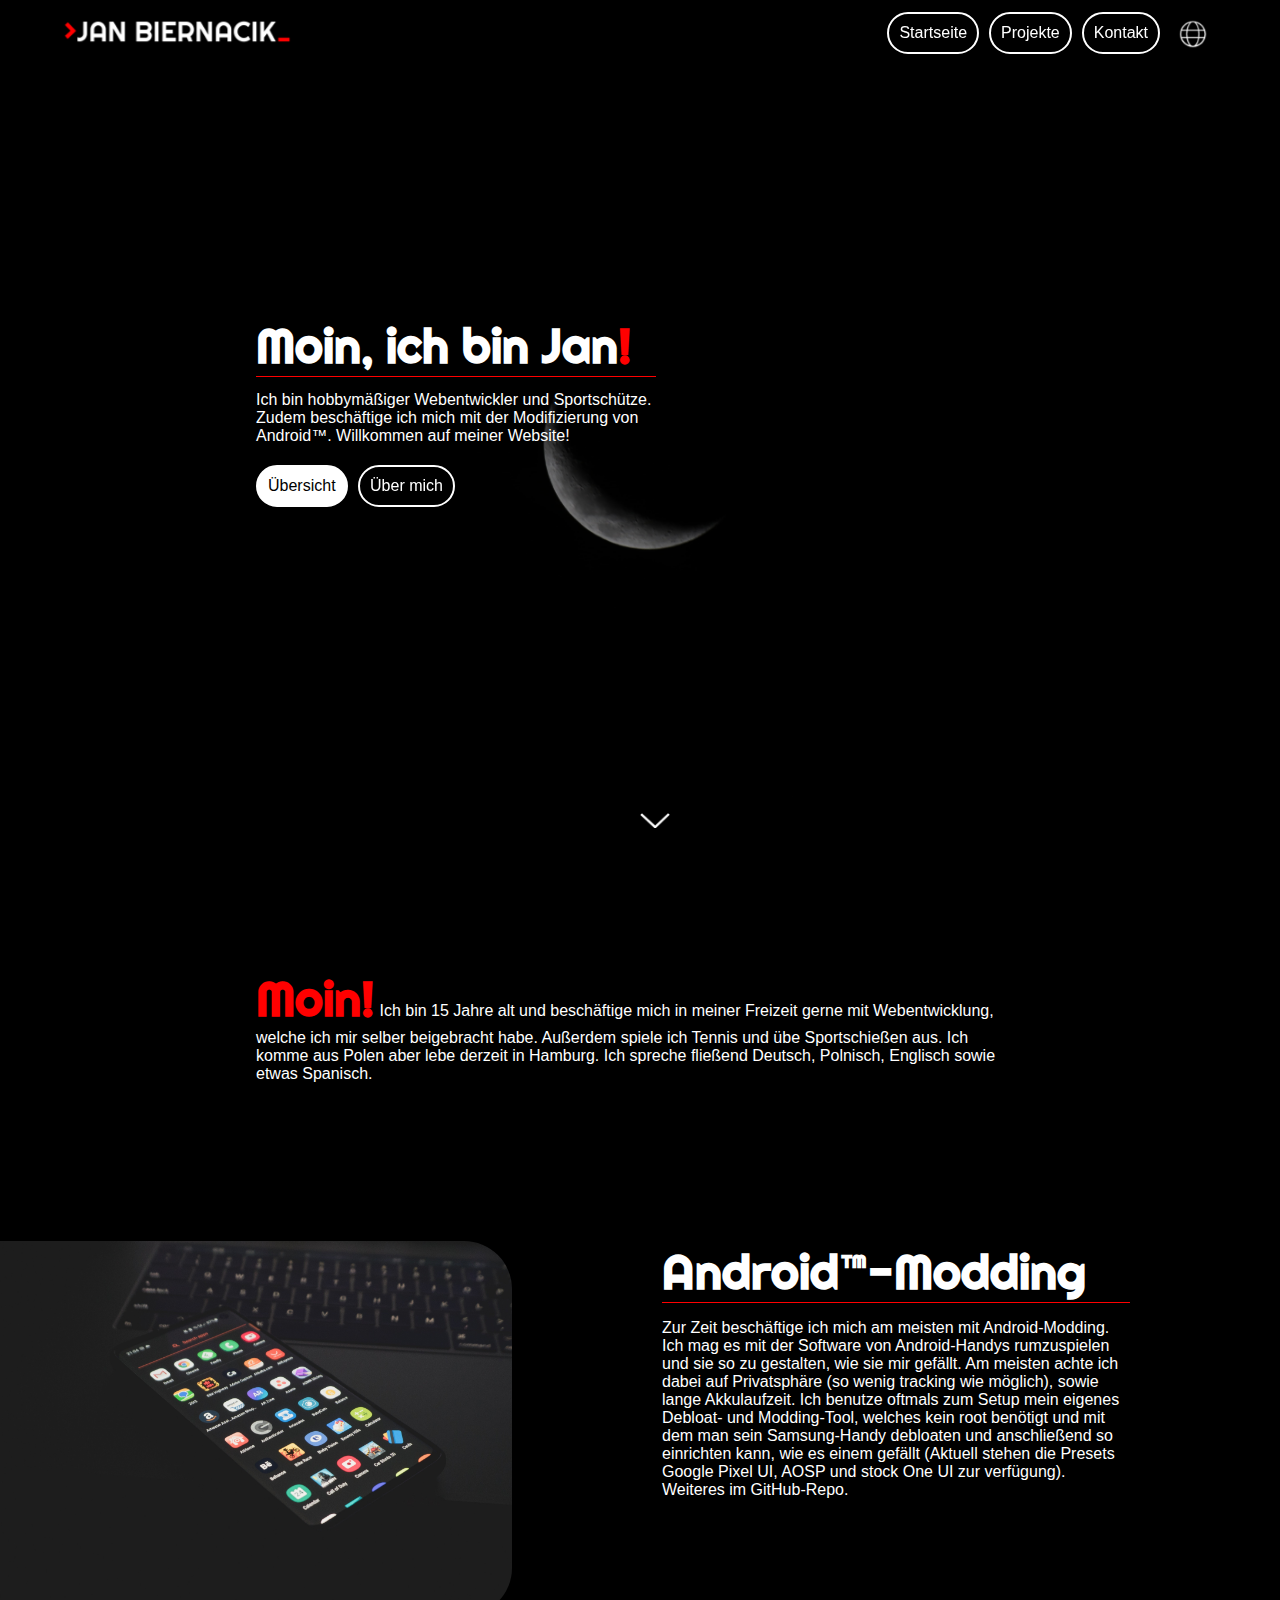
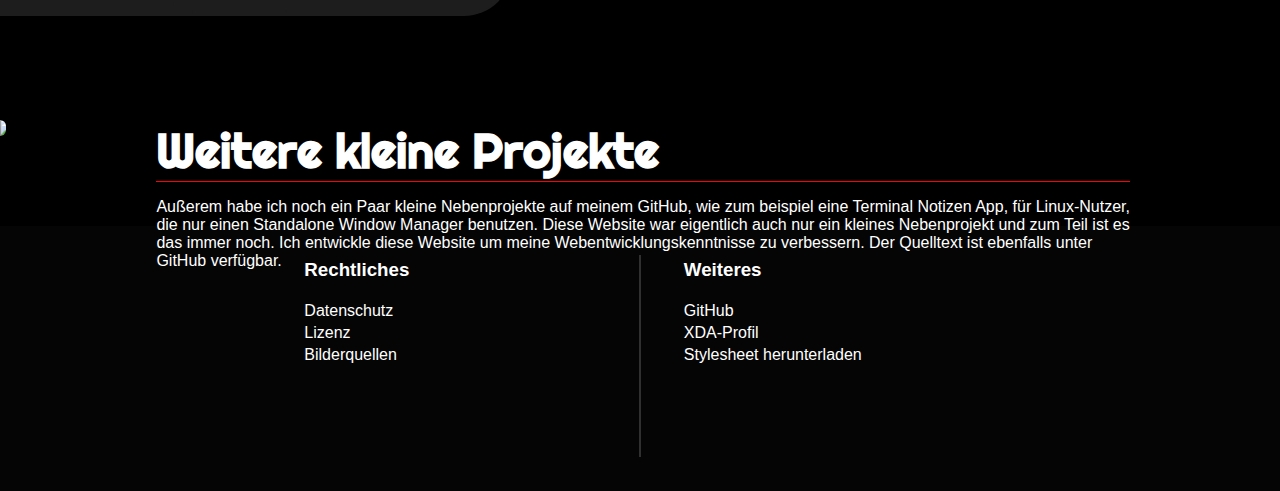
==== de/index.html @ 494e4365 "Add files via upload" ====
<!DOCTYPE html>
<html>
    <head>
        <link rel="stylesheet" href="../styles.css">
        <meta name="viewport" content="width=device-width" ,="" initial-scale="1.0">
        <title>Jan Biernacik - Startseite</title>
        <script src="../jquery-3.6.0.min.js"></script>
        <script src="../main.js"></script>
    </head>
    <body onload="onload()">
        <header>
            <div id="mobile-menu-id" class="mobile-menu">
                <div id="menu-content-id" class="menu-content">
                    <a href="../de/">Startseite</a><hr>
                    <a href="projekte">Projekte</a><hr>
                    <a href="kontakt">Über mich</a>
                </div>
            </div>
            <div class="navbar-desktop">
                <img height="45px" class="navbar-title" src="../media/jan_biernacik.png">
                <div class="navbar-item navbar-item-lang navbar-item-right">
                    <span><img height="26px" src="../media/lang_icon.png"></span>
                    <div id="dropdown_lang" class="dropdown-content-lang">
                        <a href="#">German</a><br><br>
                        <a href="../en/">English</a>
                    </div>
                </div>
                <a class="navbar-item" href="kontakt">Kontakt</a>
                <a class="navbar-item" href="projekte">Projekte</a>
                <a class="navbar-item" href="../de/">Startseite</a>
            </div>
            <div class="navbar-mobile" id="navbar-mobile-id">
                <img height="45px" class="navbar-title" src="../media/jan_biernacik.png">
                <div class="navbar-item navbar-item-lang navbar-item-right">
                    <span><img height="26px" src="../media/lang_icon.png"></span>
                    <div id="dropdown_lang" class="dropdown-content-lang">
                        <a href="#">German</a><br><br>
                        <a href="../en/">English</a>
                    </div>
                </div>
                <img class="navbar-item-menu" onclick="menu()" height="20px" src="../media/menu_icon.png">
            </div>
        </header>
        <main>
            <div class="banner-box">
                <img width="100%" class="banner" src="../media/sample_pic.jpg">
                <div class="banner-text">
                    <h1 class="h1-color-change">Moin, ich bin Jan<h1 class="h1-color-change" style="color: #ff0000;">!</h1></h1>
                    <hr>
                    <p>Ich bin hobbymäßiger Webentwickler und Sportschütze. Zudem beschäftige ich mich mit der Modifizierung von Android™. Willkommen auf meiner Website!</p>
                    <a onclick="document.getElementById('projekte_uebersicht').scrollIntoView({behavior: 'smooth'})" class="banner-button">Übersicht</a>
                    <a class="banner-button-transparent">Über mich</a>
                </div>
                
                <!--<img class="banner-photo" src="../media/profile_sample.png">-->
            </div>
            <center><img src="../media/arrow_down_icon.png" class="banner-arrow-down" width="30px"></center>
            <br>
            <br>
            <br>
            <div class="paragraph-div">
                <h4 class="paragraph"><h1 class="inline-h1">Moin!</h1> Ich bin 15 Jahre alt und beschäftige mich in meiner Freizeit gerne mit Webentwicklung, welche ich mir selber beigebracht habe. Außerdem spiele ich Tennis und übe Sportschießen aus. Ich komme aus Polen aber lebe derzeit in Hamburg. Ich spreche fließend Deutsch, Polnisch, Englisch sowie etwas Spanisch.</h4>
            </div>
            <br id="projekte_uebersicht">
            <br>
            <br>
            <br>
            <br>
            <br>
            <div class="image-and-text-showcase-left">
                <img src="../media/android-wide.jpg" style="display: inline-block;" width="40%">
                <div class="image-and-text-showcase-left-div">
                    <h1 style="display: inline-block;">Android™-Modding</h1>
                    <hr>
                    <p>Zur Zeit beschäftige ich mich am meisten mit Android-Modding. Ich mag es mit der Software von Android-Handys rumzuspielen und sie so zu gestalten, wie sie mir gefällt. Am meisten achte ich dabei auf Privatsphäre (so wenig tracking wie möglich), sowie lange Akkulaufzeit. Ich benutze oftmals zum Setup mein eigenes Debloat- und Modding-Tool, welches kein root benötigt und mit dem man sein Samsung-Handy debloaten und anschließend so einrichten kann, wie es einem gefällt (Aktuell stehen die Presets Google Pixel UI, AOSP und stock One UI zur verfügung). Weiteres im GitHub-Repo. </p>
                </div>
            </div>
            <div class="image-and-text-showcase-left">
                <img src="../media/programming.jpg" style="display: inline-block;" width="40%">
                <div class="image-and-text-showcase-left-div">
                    <h1 style="display: inline-block;">Weitere kleine Projekte</h1>
                    <hr>
                    <p>Außerem habe ich noch ein Paar kleine Nebenprojekte auf meinem GitHub, wie zum beispiel eine Terminal Notizen App, für Linux-Nutzer, die nur einen Standalone Window Manager benutzen. Diese Website war eigentlich auch nur ein kleines Nebenprojekt und zum Teil ist es das immer noch. Ich entwickle diese Website um meine Webentwicklungskenntnisse zu verbessern. Der Quelltext ist ebenfalls unter GitHub verfügbar.</p>
                </div>
            </div>
            <br>
            <br>
            <br>
        </main>
        <footer><center>
            <div class="side-by-side-div">
                <h3>Rechtliches</h3>
                <li><a>Datenschutz</a></li>
                <li><a>Lizenz</a></li>
                <li><a>Bilderquellen</a></li>
            </div>
            <div class="vertical-line"></div>
            <div class="side-by-side-div">
                <h3>Weiteres</h3>
                <li><a href="https://github.com/JBNCK">GitHub</a></li>
                <li><a href="#">XDA-Profil</a></li>
                <li><a download href="../styles.css">Stylesheet herunterladen</a></li>
            </div>
        </center></footer>
    </body>
</html>
---- styles.css ----
@import url('https://fonts.googleapis.com/css2?family=Righteous&display=swap');
:root {
    --text-color: white;
    --bg-color: #000000;
    --bg-color-grey: #000000;
    --link-color: #0481ff;
    --lang-dropdown-pos: 2%;
    --text-margin-mobile: 16px;
}

html {
    background-color: #000000;
}
h1 {
    font-family: Righteous;
    color: #ff0000;
    font-size: 48px;
    padding: 0;
    margin: 0;
    margin-top: 10px;
}
html {
    color: var(--text-color);
    font-family: Arial, Helvetica, sans-serif;
}
body {
    margin: 0;
}
main {
    margin: 0;
    background-color: var(--bg-color);

}
a {
    text-decoration: none;
}
footer {
    background-color: #050505;
    color: white;
    margin: 0;
    padding-top: 14px;
    padding-bottom: 30px;
    padding-left: 20%;
    padding-right: 20%;
}
footer a {
    color: white;
}
main h1 {
    padding-left: 20%;
    padding-right: 20%;
}
main h2 {
    padding-left: 20%;
    padding-right: 20%;
}
main h3 {
    padding-left: 20%;
    padding-right: 20%;
}
main h4 {
    padding-left: 20%;
    padding-right: 20%;
}
main p {
    padding-left: 20%;
    padding-right: 20%;
}



.paragraph-div {
    margin-left: 20%;
    margin-right: 20%;
}
.paragraph {
    font-weight: lighter;
    display: inline-block;
    padding: 0;
    margin: 0;
    white-space: nowrap;
}
.inline-h1 {
    display: inline-block;
    margin-left: 0;
    margin-right: 0;
    padding: 0;
    white-space: nowrap;
}
.navbar-mobile {
    position: fixed;
    top: 0;
    width: 100%;
    transition: all 0.4s;
    color: white;
    display: none;
    align-items: flex-end;
    z-index: 2;
}
.navbar-desktop {
    position: fixed;
    top: 0;
    width: 100%;
    transition: all 0.4s;
    color: white;
    display: inline-block;
    align-items: flex-end;
    z-index: 2;
}
.navbar-desktop a {
    color: white;
}
.navbar-title {
    font-family: Secular One;
    margin-left: 5%;
    display: inline-block;
    padding: 0;
    margin-top: 9px;
    margin-bottom: 7.5px;
}
.navbar-item {
    position: relative;
    display: inline;
    float: right;
    margin-top: 12px;
    padding: 10px;
    border: white 2px solid;
    border-radius: 24px;
    margin-left: 10px;
    transition: all .2s;
    backdrop-filter: blur(8px);
}
.navbar-item-menu {
    position: relative;
    display: inline;
    float: right;
    margin-top: 10px;
    padding: 14px;
    margin-left: 10px;
    transition: all .2s;
}
.navbar-item:hover {
    color: black;
    background-color: white;
}
.navbar-item-right {
    margin-right: 5%;
}
.navbar-item-lang {
    border: 0px solid;
    margin-top: 11px;
    border-radius: 0px;
}
.dropdown-content-lang {
    position: absolute;
    display: none;
    z-index: 1;
    background: white;
    border: 2px solid black;
    padding: 16px;
    margin-top: 10px;
    border-radius: 24px;
    right: -25px;
}
.navbar-item-lang:hover {
    background-color: transparent;
}
.dropdown-content-lang a {
    color: black;
    transition: all .2s;
}
.dropdown-content-lang a:hover {
    color: #ff0000;
}
.navbar-item-lang:hover .dropdown-content-lang {
    display: block;
}
.banner {
    object-fit: cover;
    height: 100vh;
    padding: 0;
    margin: 0;
}
.grey-box {
    background-color: var(--bg-color-grey);
    margin: 0;
    padding-top: 10px;
    padding-bottom: 10px;
}
.banner-text {
    position: absolute;
    top: 35%;
    left: 20%;
    text-align: left;
    color: white;
    padding: 0;
    max-width: 400px;
    vertical-align: middle;
}
.banner-text hr {
    padding: 0;
    margin: 0;
    border: none;
    background: #ff0000;
    height: 1px;
    margin-bottom: 14px;

}
.banner-text h1 {
    padding: 0;
    margin: 0;
    font-size: 48px;
    padding-bottom: 12px;
    color: white;
}
.banner-text p {
    padding: 0;
    margin: 0;
    margin-top: 5px;
    word-break: normal;
    margin-bottom: 20px;
}
.banner-button {
    color: black;
    padding: 10px;
    border: white 2px solid;
    border-radius: 24px;
    background-color: white;
    display: inline-block;
    transition: all .2s;
    margin-right: 6px;
    backdrop-filter: blur(8px);
}
.banner-button:hover {
    color: white;
    background: transparent;
}
.banner-button-transparent {
    color: white;
    padding: 10px;
    border: white 2px solid;
    border-radius: 24px;
    display: inline-block;
    transition: all .2s;
    backdrop-filter: blur(8px);
}
.banner-button-transparent:hover {
    color: black;
    background-color: white;
}
.banner-photo {
    height: 60vh;
    max-height: 100%;
    border: solid 2px red;
    border-radius: 24px;
    position: absolute;
    top: 20%;
    left: 60%;
    text-align: left;
    color: white;
    padding: 0;
    max-width: 400px;
    vertical-align: middle;
    background-color: white;
    object-fit: cover;
}
.banner-arrow-down {
    bottom: 8vh;
    position: absolute;
}
.h1-color-change {
    display: inline;
}
.side-by-side-div {
    width: 38%;
    display: inline-block;
    vertical-align: top;
    padding-left: 5%;
    padding-right: 5%;
    text-align: left;
}
.vertical-line {
    display: inline-block;
    border: 0.2px solid #303030;
    height: 200px;
    margin-top: 15px;
}
.side-by-side-div li {
    list-style-type: none;
    padding: 2px;
    padding-left: 0;
}
.bottom-banner {
    background-color: #151515;
    float: left;
    width: 100%;
    bottom: 0;
    position: fixed;
    padding-left: 5%;
    padding-right: 5%;
    color: white;
}
.bottom-banner p {
    margin-right: 36px;
}
.bottom-banner button {
    margin-bottom: 20px;
}
.mobile-menu {
    background-color: #121212;
    /*padding: 10px;
    padding-top: 80px;*/
    position: fixed;
    top: 0;
    width: 100%;
    /*height: 200px;*/
    height: 0;
    color: white;
    z-index: 1;
    transition: all .5s;
    border-radius: 0px 0px 24px 24px;
}
.menu-content {
    visibility: hidden;
    margin: 0;
    /*opacity: 0;*/
    z-index: 2;
    position: fixed;
    top: 100px;
    width: 100%;
    transition: all 0.5s;
}
.mobile-menu hr {
    border: none;
    background: #242424;
    height: 1px;
    width: 98%;
}
.mobile-menu a {
    margin-left: 5%;
    padding: 24px;
    font-size: larger;
    font-weight: bolder;
}
.carousel {
    display: inline-block;
    margin-left: 20%;
    margin-right: 20%;
    padding: 0;
    width: 60%;
}
.carousel-item {
    display: inline-block;
    width: 32%;
    padding: 0;
    top: 50%;
    transform: translateY(0%);
}
.carousel-item p {
    margin: 0;
    padding: 0;
}
.carousel-item img {
    padding: 0;
    margin: 0;
}
.image-and-text-showcase-left {
    margin: 0;
    margin-top: 50px;
    margin-bottom: 50px;
    display: inline-block;
    padding: 0;
}
.image-and-text-showcase-left-div {
    position: absolute;
    display: inline-block;
    padding: 0;
    margin-left: 150px;
    margin-right: 150px;
}
.image-and-text-showcase-left-div p{
    padding: 0;
}
.image-and-text-showcase-left-div h1 {
    padding: 0;
    margin: 0;
    color: white;
}
.image-and-text-showcase-left img {
    border-radius: 0 48px 48px 0;
}
.image-and-text-showcase-left-div hr {
    padding: 0;
    margin: 0;
    border: none;
    background: #ff0000;
    height: 1px;
    margin-bottom: 14px;

}






@media only screen and (min-width: 701px) {
    .mobile-menu {
        display: none;
    }
    .menu-content {
        display: none;
    }
}
@media only screen and (max-width: 600px) {
    main h1 {
        padding-left: var(--text-margin-mobile);
        padding-right: var(--text-margin-mobile);
    }
    main h2 {
        padding-left: var(--text-margin-mobile);
        padding-right: var(--text-margin-mobile);
    }
    main h3 {
        padding-left: var(--text-margin-mobile);
        padding-right: var(--text-margin-mobile);
    }
    main h4 {
        padding-left: var(--text-margin-mobile);
        padding-right: var(--text-margin-mobile);
    }
    main p {
        padding-left: var(--text-margin-mobile);
        padding-right: var(--text-margin-mobile);
    }
    .paragraph-div {
        margin-left: var(--text-margin-mobile);
        margin-right: var(--text-margin-mobile);
    }
    .vertical-line {
        display: none;
    }
    .side-by-side-div {
        display: block;
        width: 90%;
        padding: 0;
    }
    footer {
        padding-left: var(--text-margin-mobile);
        padding-right: var(--text-margin-mobile);
    }
}
@media only screen and (max-width: 700px) {
    .navbar-desktop {
        display: none;
    }
    .navbar-mobile {
        display: inline-block;
    }
    .dropdown-content-lang {
        right: -5%;
    }
    .banner-text {
        align-self: center;
        left: 16px;
        right: 16px;
    }
}
@media only screen and (max-width: 400px) {
    .navbar-title {
        height: 32px;
        margin-top: 18px;
        margin-bottom: 14px;
    }
    .navbar-item-menu {
        height: 20px;
    }
}
@media only screen and (max-width: 1200px) {
    .banner-photo {
        display: none;
    }
    .image-and-text-showcase-left-div {
        margin-left: 5%;
        margin-right: 5%;
        margin-top: 30pxpx;
    }
}
@media only screen and (max-width: 1000px) {
    .image-and-text-showcase-left-div {
        display: block;
        position: relative;
        margin-left: 10%;
        margin-right: 10%;
        margin-top: 8px;
    }
    .image-and-text-showcase-left img {
        display: block;
        width: 80%;
    }
}
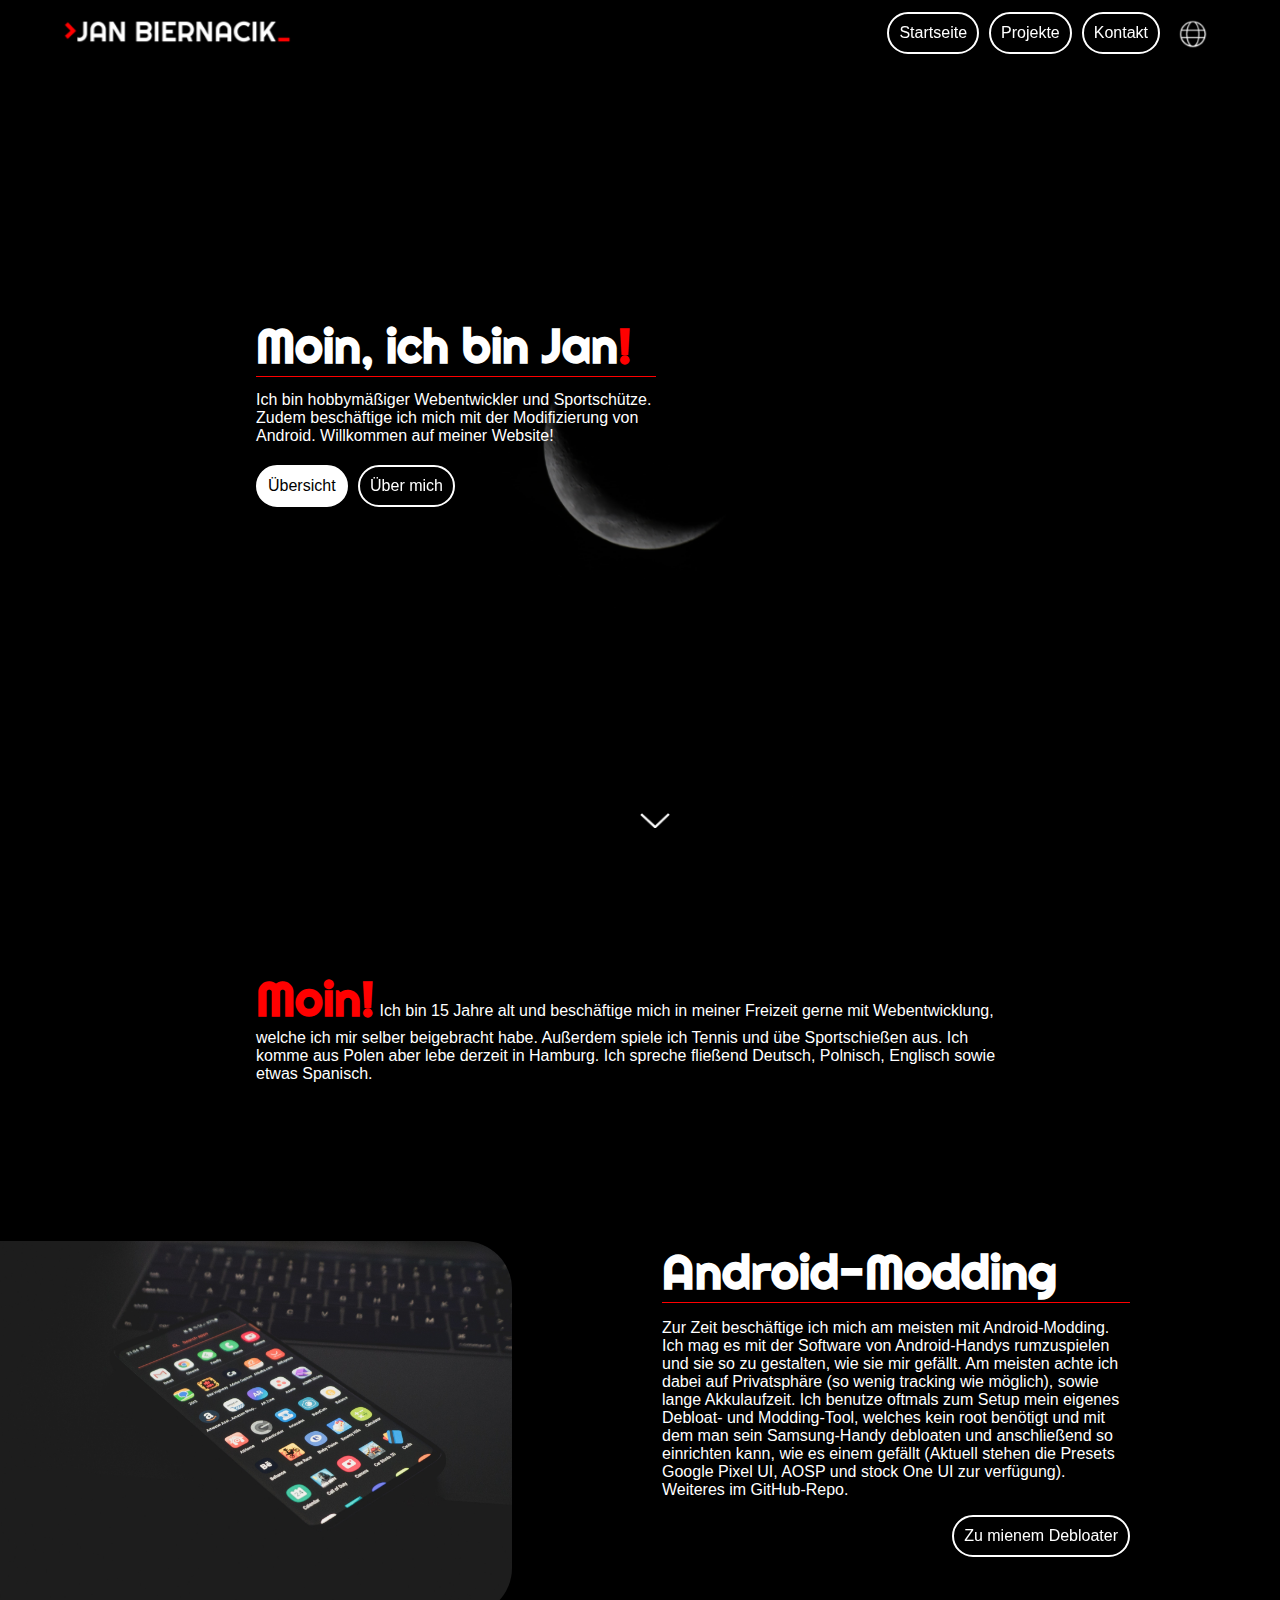
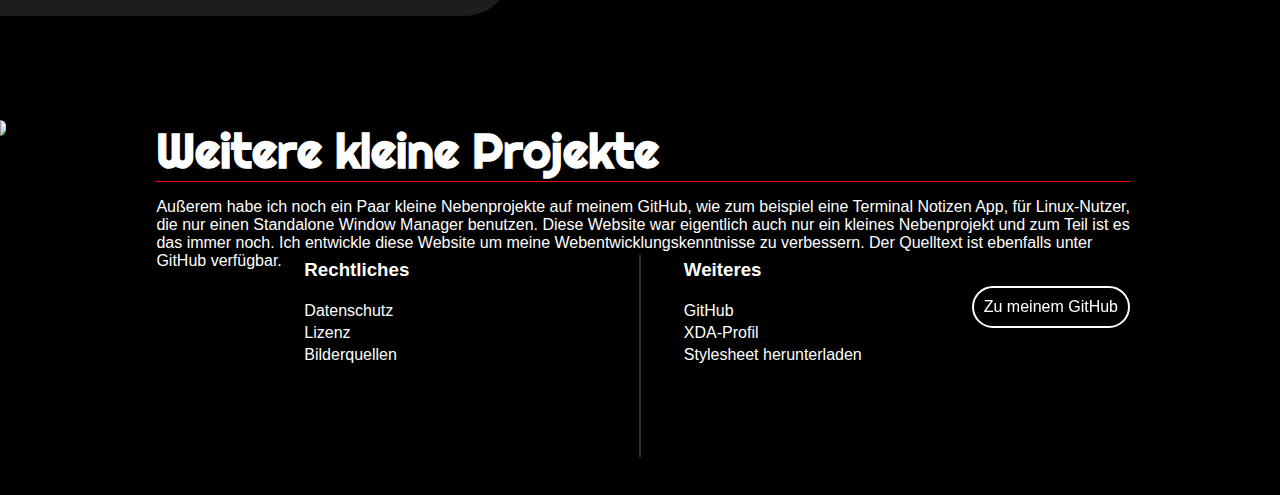
==== commit 454999de: "Add files via upload" ====
--- a/de/index.html
+++ b/de/index.html
@@ -47,15 +47,15 @@
                 <div class="banner-text">
                     <h1 class="h1-color-change">Moin, ich bin Jan<h1 class="h1-color-change" style="color: #ff0000;">!</h1></h1>
                     <hr>
-                    <p>Ich bin hobbymäßiger Webentwickler und Sportschütze. Zudem beschäftige ich mich mit der Modifizierung von Android™. Willkommen auf meiner Website!</p>
+                    <p>Ich bin hobbymäßiger Webentwickler und Sportschütze. Zudem beschäftige ich mich mit der Modifizierung von Android. Willkommen auf meiner Website!</p>
                     <a onclick="document.getElementById('projekte_uebersicht').scrollIntoView({behavior: 'smooth'})" class="banner-button">Übersicht</a>
-                    <a class="banner-button-transparent">Über mich</a>
+                    <a onclick="document.getElementById('ich_uebersicht').scrollIntoView({behavior: 'smooth'})" class="banner-button-transparent">Über mich</a>
                 </div>
                 
                 <!--<img class="banner-photo" src="../media/profile_sample.png">-->
             </div>
-            <center><img src="../media/arrow_down_icon.png" class="banner-arrow-down" width="30px"></center>
-            <br>
+            <center><img onclick="document.getElementById('ich_uebersicht').scrollIntoView({behavior: 'smooth'})" src="../media/arrow_down_icon.png" class="banner-arrow-down" width="30px"></center>
+            <br id="ich_uebersicht">
             <br>
             <br>
             <div class="paragraph-div">
@@ -70,9 +70,10 @@
             <div class="image-and-text-showcase-left">
                 <img src="../media/android-wide.jpg" style="display: inline-block;" width="40%">
                 <div class="image-and-text-showcase-left-div">
-                    <h1 style="display: inline-block;">Android™-Modding</h1>
+                    <h1 style="display: inline-block;">Android-Modding</h1>
                     <hr>
                     <p>Zur Zeit beschäftige ich mich am meisten mit Android-Modding. Ich mag es mit der Software von Android-Handys rumzuspielen und sie so zu gestalten, wie sie mir gefällt. Am meisten achte ich dabei auf Privatsphäre (so wenig tracking wie möglich), sowie lange Akkulaufzeit. Ich benutze oftmals zum Setup mein eigenes Debloat- und Modding-Tool, welches kein root benötigt und mit dem man sein Samsung-Handy debloaten und anschließend so einrichten kann, wie es einem gefällt (Aktuell stehen die Presets Google Pixel UI, AOSP und stock One UI zur verfügung). Weiteres im GitHub-Repo. </p>
+                    <a href="https://github.com/JBNCK/One-UI-Experience_dev" class="button">Zu mienem Debloater</a>
                 </div>
             </div>
             <div class="image-and-text-showcase-left">
@@ -81,6 +82,7 @@
                     <h1 style="display: inline-block;">Weitere kleine Projekte</h1>
                     <hr>
                     <p>Außerem habe ich noch ein Paar kleine Nebenprojekte auf meinem GitHub, wie zum beispiel eine Terminal Notizen App, für Linux-Nutzer, die nur einen Standalone Window Manager benutzen. Diese Website war eigentlich auch nur ein kleines Nebenprojekt und zum Teil ist es das immer noch. Ich entwickle diese Website um meine Webentwicklungskenntnisse zu verbessern. Der Quelltext ist ebenfalls unter GitHub verfügbar.</p>
+                    <a class="button" href="https://github.com/JBNCK">Zu meinem GitHub</a>
                 </div>
             </div>
             <br>
@@ -98,7 +100,7 @@
             <div class="side-by-side-div">
                 <h3>Weiteres</h3>
                 <li><a href="https://github.com/JBNCK">GitHub</a></li>
-                <li><a href="#">XDA-Profil</a></li>
+                <li><a href="https://forum.xda-developers.com/m/janboygamer23.10369939/">XDA-Profil</a></li>
                 <li><a download href="../styles.css">Stylesheet herunterladen</a></li>
             </div>
         </center></footer>
--- a/styles.css
+++ b/styles.css
@@ -33,13 +33,14 @@
 }
 a {
     text-decoration: none;
+    color: white;
 }
 footer {
-    background-color: #050505;
+    background-color: #000000;
     color: white;
     margin: 0;
     padding-top: 14px;
-    padding-bottom: 30px;
+    padding-bottom: 34px;
     padding-left: 20%;
     padding-right: 20%;
 }
@@ -68,17 +69,38 @@
 }
 
 
-
+.button {
+    position: relative;
+    display: inline;
+    float: right;
+    padding: 10px;
+    border: white 2px solid;
+    border-radius: 24px;
+    transition: all .2s;
+    backdrop-filter: blur(8px);
+    cursor: pointer;
+}
+.button:hover {
+    background-color: white;
+    color: black;
+}
 .paragraph-div {
     margin-left: 20%;
     margin-right: 20%;
 }
+.main_paragraph-div {
+    margin-left: 0;
+    margin-right: 0;
+}
 .paragraph {
     font-weight: lighter;
     display: inline-block;
     padding: 0;
     margin: 0;
     white-space: nowrap;
+}
+.main_paragraph {
+    font-weight: lighter;
 }
 .inline-h1 {
     display: inline-block;
@@ -230,6 +252,7 @@
     transition: all .2s;
     margin-right: 6px;
     backdrop-filter: blur(8px);
+    cursor: pointer;
 }
 .banner-button:hover {
     color: white;
@@ -243,6 +266,7 @@
     display: inline-block;
     transition: all .2s;
     backdrop-filter: blur(8px);
+    cursor: pointer;
 }
 .banner-button-transparent:hover {
     color: black;
@@ -341,6 +365,11 @@
     padding: 24px;
     font-size: larger;
     font-weight: bolder;
+    color: white;
+    transition: all .2s;
+}
+.mobile-menu a:hover {
+    color: #ff0000;
 }
 .carousel {
     display: inline-block;
@@ -481,9 +510,9 @@
         display: none;
     }
     .image-and-text-showcase-left-div {
-        margin-left: 5%;
-        margin-right: 5%;
-        margin-top: 30pxpx;
+        margin-left: var(--text-margin-mobile);
+        margin-right: var(--text-margin-mobile);
+        margin-top: 30px;
     }
 }
 @media only screen and (max-width: 1000px) {
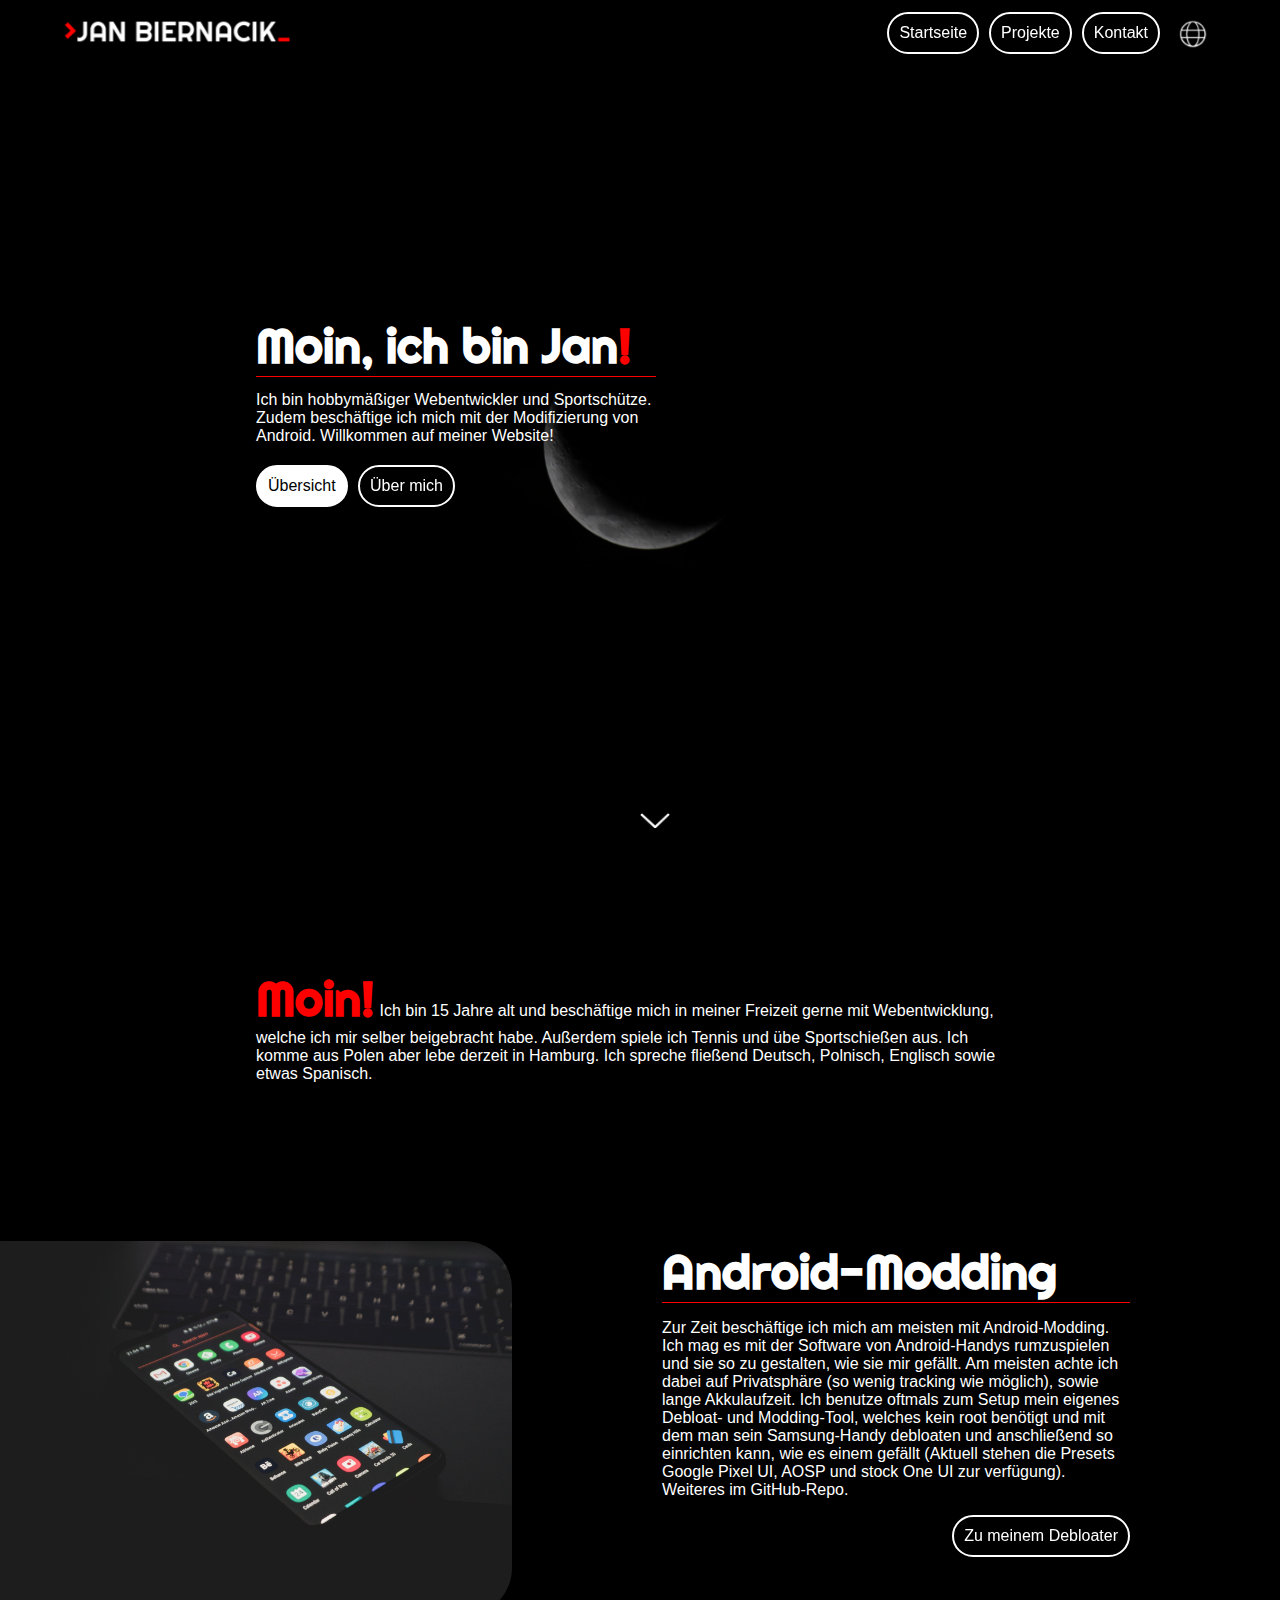
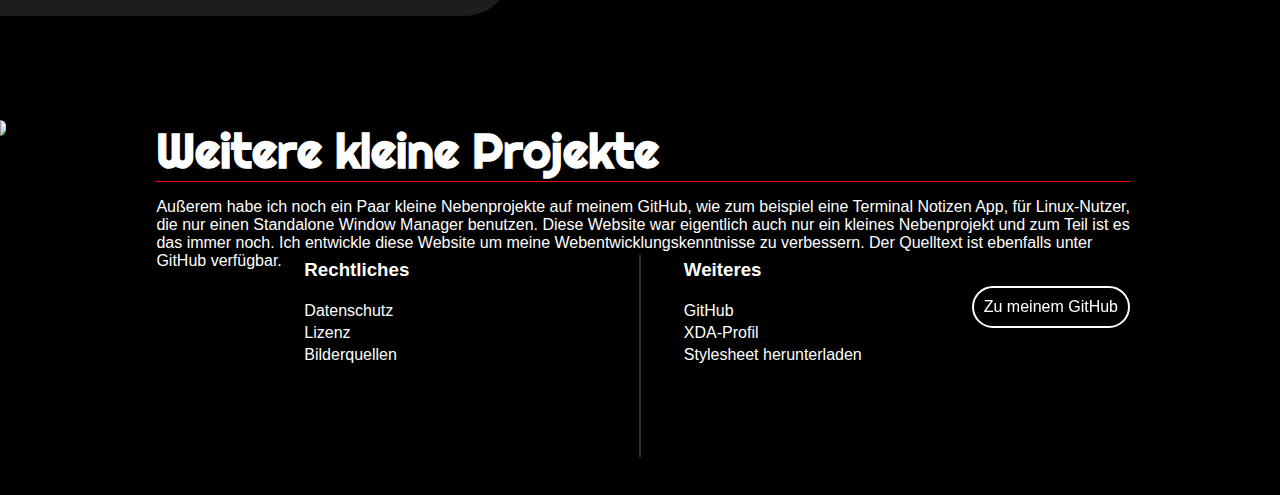
==== commit a4e7a571: "Update index.html" ====
--- a/de/index.html
+++ b/de/index.html
@@ -73,7 +73,7 @@
                     <h1 style="display: inline-block;">Android-Modding</h1>
                     <hr>
                     <p>Zur Zeit beschäftige ich mich am meisten mit Android-Modding. Ich mag es mit der Software von Android-Handys rumzuspielen und sie so zu gestalten, wie sie mir gefällt. Am meisten achte ich dabei auf Privatsphäre (so wenig tracking wie möglich), sowie lange Akkulaufzeit. Ich benutze oftmals zum Setup mein eigenes Debloat- und Modding-Tool, welches kein root benötigt und mit dem man sein Samsung-Handy debloaten und anschließend so einrichten kann, wie es einem gefällt (Aktuell stehen die Presets Google Pixel UI, AOSP und stock One UI zur verfügung). Weiteres im GitHub-Repo. </p>
-                    <a href="https://github.com/JBNCK/One-UI-Experience_dev" class="button">Zu mienem Debloater</a>
+                    <a href="https://github.com/JBNCK/One-UI-Experience_dev" class="button">Zu meinem Debloater</a>
                 </div>
             </div>
             <div class="image-and-text-showcase-left">
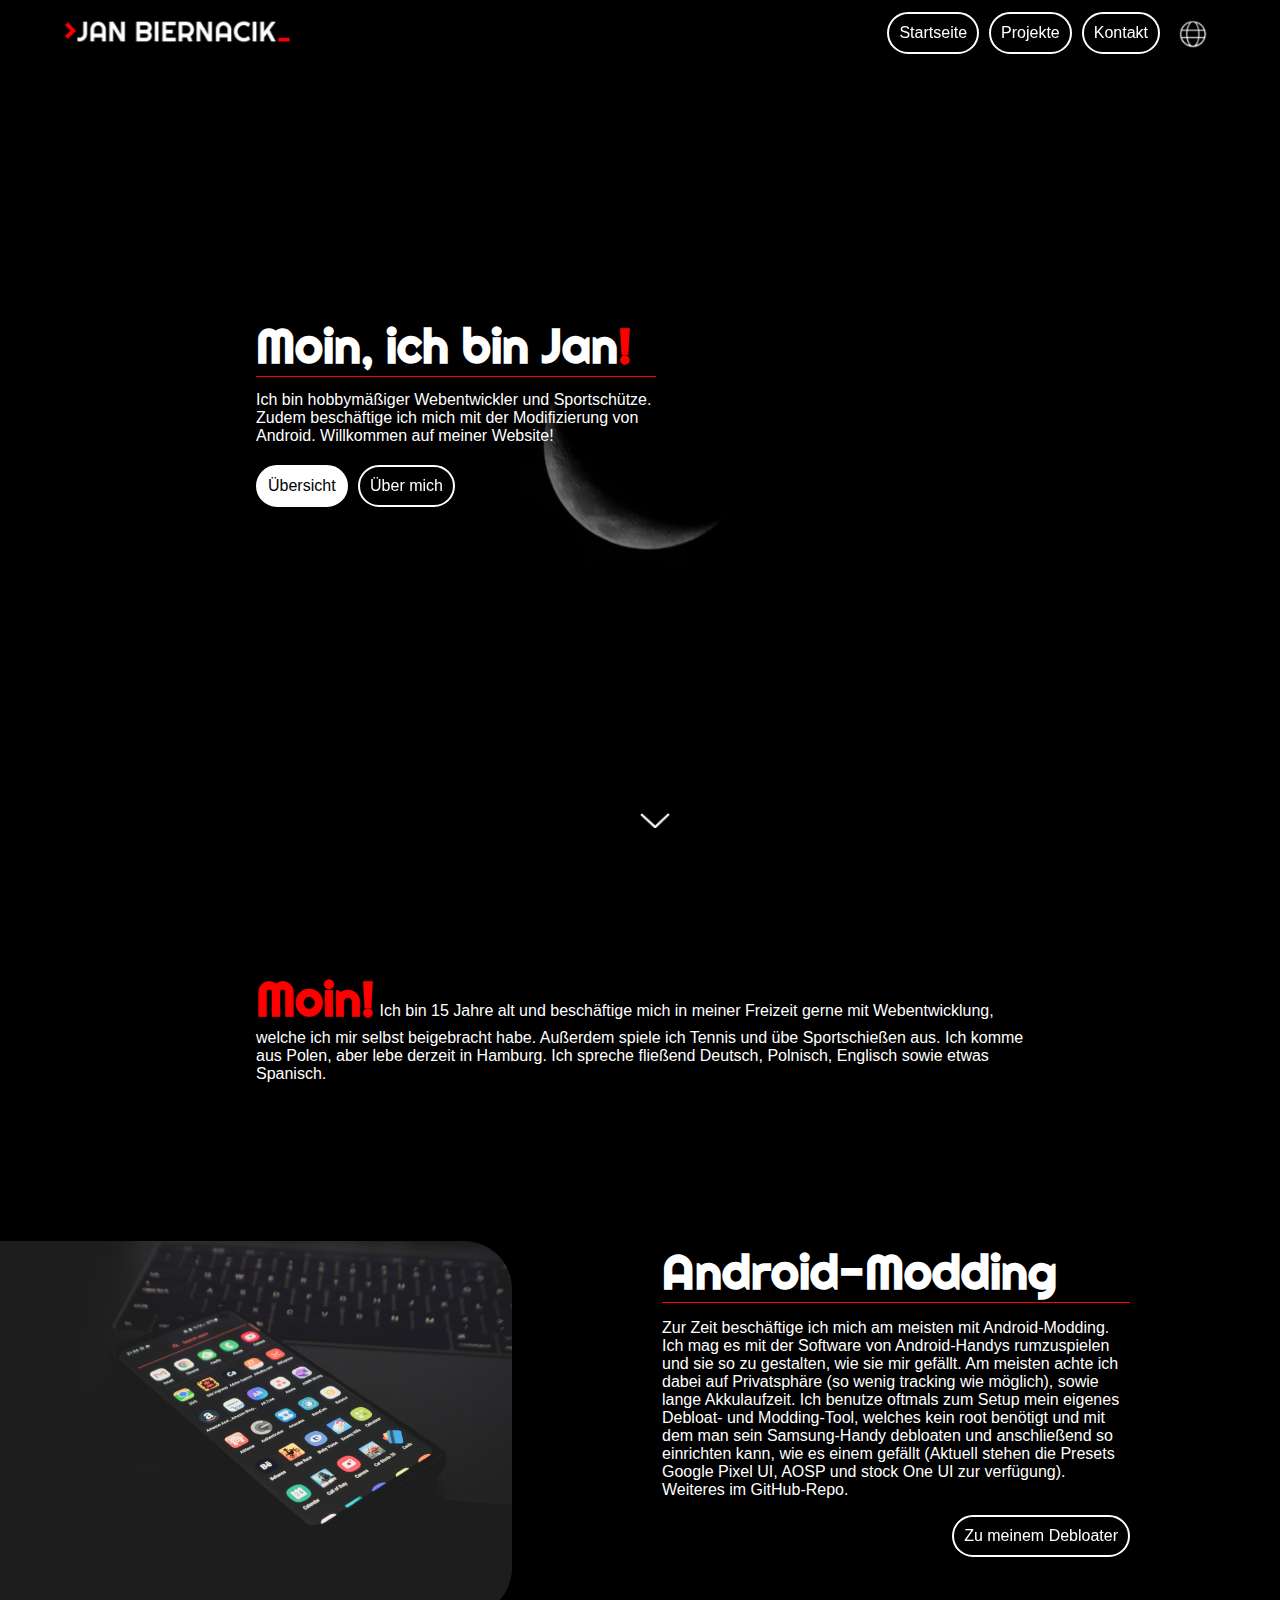
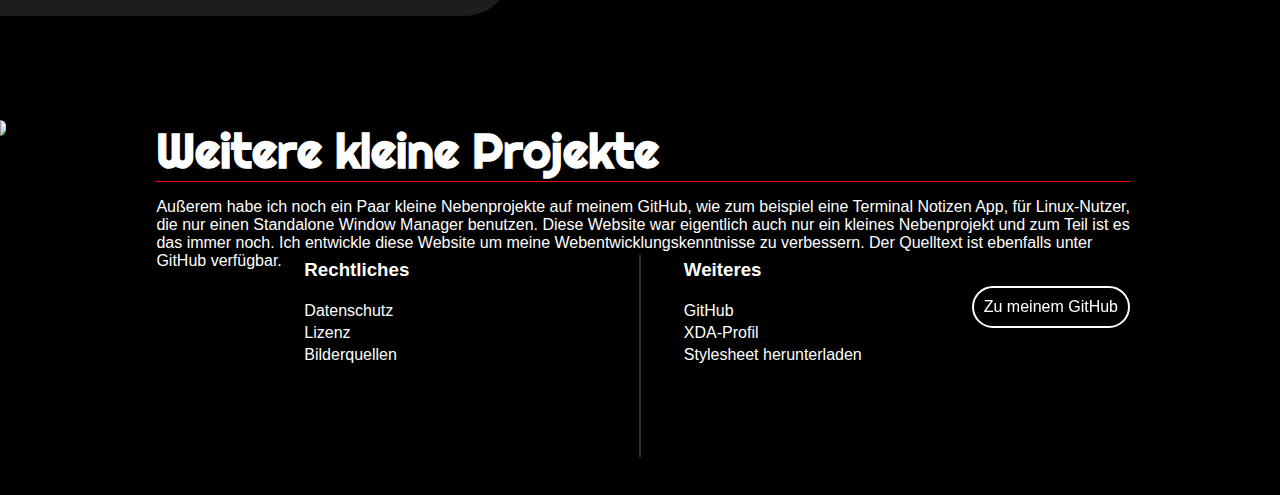
==== commit 0e5838fa: "Rechtschreibfehler" ====
--- a/de/index.html
+++ b/de/index.html
@@ -59,7 +59,7 @@
             <br>
             <br>
             <div class="paragraph-div">
-                <h4 class="paragraph"><h1 class="inline-h1">Moin!</h1> Ich bin 15 Jahre alt und beschäftige mich in meiner Freizeit gerne mit Webentwicklung, welche ich mir selber beigebracht habe. Außerdem spiele ich Tennis und übe Sportschießen aus. Ich komme aus Polen aber lebe derzeit in Hamburg. Ich spreche fließend Deutsch, Polnisch, Englisch sowie etwas Spanisch.</h4>
+                <h4 class="paragraph"><h1 class="inline-h1">Moin!</h1> Ich bin 15 Jahre alt und beschäftige mich in meiner Freizeit gerne mit Webentwicklung, welche ich mir selbst beigebracht habe. Außerdem spiele ich Tennis und übe Sportschießen aus. Ich komme aus Polen, aber lebe derzeit in Hamburg. Ich spreche fließend Deutsch, Polnisch, Englisch sowie etwas Spanisch.</h4>
             </div>
             <br id="projekte_uebersicht">
             <br>
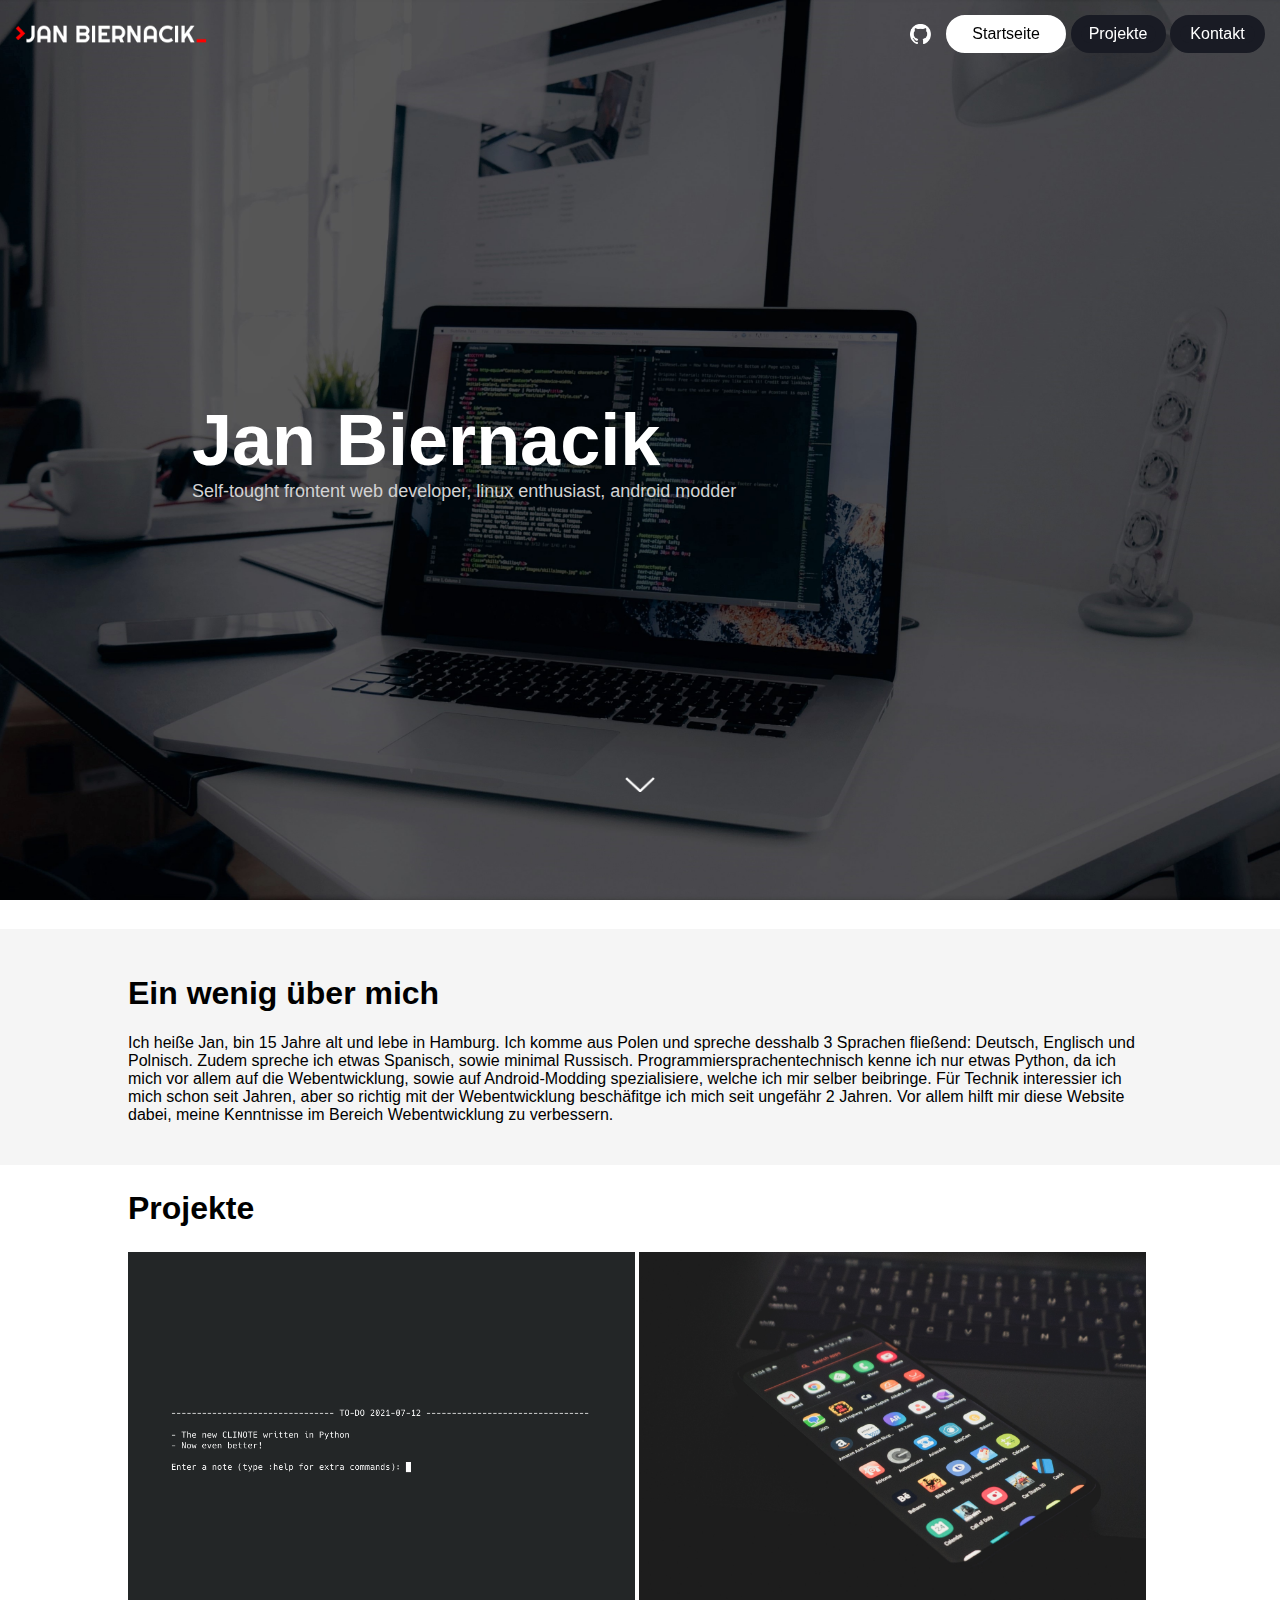
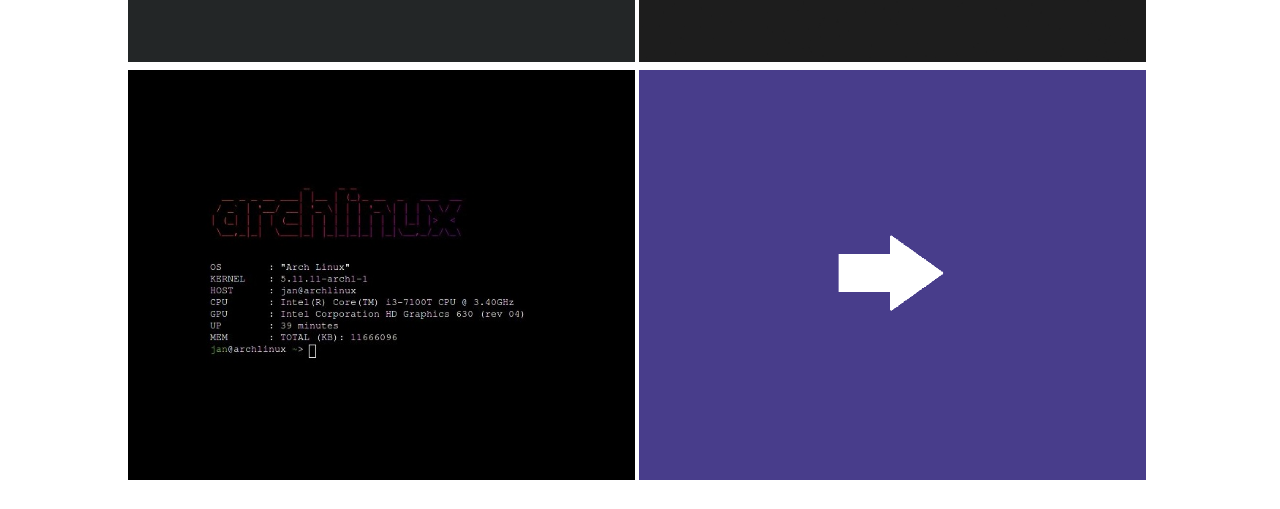
==== commit f0d1c0c7: "Add files via upload" ====
--- a/de/index.html
+++ b/de/index.html
@@ -1,108 +1,82 @@
-<!DOCTYPE html>
-<html>
-    <head>
-        <link rel="stylesheet" href="../styles.css">
-        <meta name="viewport" content="width=device-width" ,="" initial-scale="1.0">
-        <title>Jan Biernacik - Startseite</title>
-        <script src="../jquery-3.6.0.min.js"></script>
-        <script src="../main.js"></script>
-    </head>
-    <body onload="onload()">
-        <header>
-            <div id="mobile-menu-id" class="mobile-menu">
-                <div id="menu-content-id" class="menu-content">
-                    <a href="../de/">Startseite</a><hr>
-                    <a href="projekte">Projekte</a><hr>
-                    <a href="kontakt">Über mich</a>
-                </div>
-            </div>
-            <div class="navbar-desktop">
-                <img height="45px" class="navbar-title" src="../media/jan_biernacik.png">
-                <div class="navbar-item navbar-item-lang navbar-item-right">
-                    <span><img height="26px" src="../media/lang_icon.png"></span>
-                    <div id="dropdown_lang" class="dropdown-content-lang">
-                        <a href="#">German</a><br><br>
-                        <a href="../en/">English</a>
-                    </div>
-                </div>
-                <a class="navbar-item" href="kontakt">Kontakt</a>
-                <a class="navbar-item" href="projekte">Projekte</a>
-                <a class="navbar-item" href="../de/">Startseite</a>
-            </div>
-            <div class="navbar-mobile" id="navbar-mobile-id">
-                <img height="45px" class="navbar-title" src="../media/jan_biernacik.png">
-                <div class="navbar-item navbar-item-lang navbar-item-right">
-                    <span><img height="26px" src="../media/lang_icon.png"></span>
-                    <div id="dropdown_lang" class="dropdown-content-lang">
-                        <a href="#">German</a><br><br>
-                        <a href="../en/">English</a>
-                    </div>
-                </div>
-                <img class="navbar-item-menu" onclick="menu()" height="20px" src="../media/menu_icon.png">
-            </div>
-        </header>
-        <main>
-            <div class="banner-box">
-                <img width="100%" class="banner" src="../media/sample_pic.jpg">
-                <div class="banner-text">
-                    <h1 class="h1-color-change">Moin, ich bin Jan<h1 class="h1-color-change" style="color: #ff0000;">!</h1></h1>
-                    <hr>
-                    <p>Ich bin hobbymäßiger Webentwickler und Sportschütze. Zudem beschäftige ich mich mit der Modifizierung von Android. Willkommen auf meiner Website!</p>
-                    <a onclick="document.getElementById('projekte_uebersicht').scrollIntoView({behavior: 'smooth'})" class="banner-button">Übersicht</a>
-                    <a onclick="document.getElementById('ich_uebersicht').scrollIntoView({behavior: 'smooth'})" class="banner-button-transparent">Über mich</a>
-                </div>
-                
-                <!--<img class="banner-photo" src="../media/profile_sample.png">-->
-            </div>
-            <center><img onclick="document.getElementById('ich_uebersicht').scrollIntoView({behavior: 'smooth'})" src="../media/arrow_down_icon.png" class="banner-arrow-down" width="30px"></center>
-            <br id="ich_uebersicht">
-            <br>
-            <br>
-            <div class="paragraph-div">
-                <h4 class="paragraph"><h1 class="inline-h1">Moin!</h1> Ich bin 15 Jahre alt und beschäftige mich in meiner Freizeit gerne mit Webentwicklung, welche ich mir selbst beigebracht habe. Außerdem spiele ich Tennis und übe Sportschießen aus. Ich komme aus Polen, aber lebe derzeit in Hamburg. Ich spreche fließend Deutsch, Polnisch, Englisch sowie etwas Spanisch.</h4>
-            </div>
-            <br id="projekte_uebersicht">
-            <br>
-            <br>
-            <br>
-            <br>
-            <br>
-            <div class="image-and-text-showcase-left">
-                <img src="../media/android-wide.jpg" style="display: inline-block;" width="40%">
-                <div class="image-and-text-showcase-left-div">
-                    <h1 style="display: inline-block;">Android-Modding</h1>
-                    <hr>
-                    <p>Zur Zeit beschäftige ich mich am meisten mit Android-Modding. Ich mag es mit der Software von Android-Handys rumzuspielen und sie so zu gestalten, wie sie mir gefällt. Am meisten achte ich dabei auf Privatsphäre (so wenig tracking wie möglich), sowie lange Akkulaufzeit. Ich benutze oftmals zum Setup mein eigenes Debloat- und Modding-Tool, welches kein root benötigt und mit dem man sein Samsung-Handy debloaten und anschließend so einrichten kann, wie es einem gefällt (Aktuell stehen die Presets Google Pixel UI, AOSP und stock One UI zur verfügung). Weiteres im GitHub-Repo. </p>
-                    <a href="https://github.com/JBNCK/One-UI-Experience_dev" class="button">Zu meinem Debloater</a>
-                </div>
-            </div>
-            <div class="image-and-text-showcase-left">
-                <img src="../media/programming.jpg" style="display: inline-block;" width="40%">
-                <div class="image-and-text-showcase-left-div">
-                    <h1 style="display: inline-block;">Weitere kleine Projekte</h1>
-                    <hr>
-                    <p>Außerem habe ich noch ein Paar kleine Nebenprojekte auf meinem GitHub, wie zum beispiel eine Terminal Notizen App, für Linux-Nutzer, die nur einen Standalone Window Manager benutzen. Diese Website war eigentlich auch nur ein kleines Nebenprojekt und zum Teil ist es das immer noch. Ich entwickle diese Website um meine Webentwicklungskenntnisse zu verbessern. Der Quelltext ist ebenfalls unter GitHub verfügbar.</p>
-                    <a class="button" href="https://github.com/JBNCK">Zu meinem GitHub</a>
-                </div>
-            </div>
-            <br>
-            <br>
-            <br>
-        </main>
-        <footer><center>
-            <div class="side-by-side-div">
-                <h3>Rechtliches</h3>
-                <li><a>Datenschutz</a></li>
-                <li><a>Lizenz</a></li>
-                <li><a>Bilderquellen</a></li>
-            </div>
-            <div class="vertical-line"></div>
-            <div class="side-by-side-div">
-                <h3>Weiteres</h3>
-                <li><a href="https://github.com/JBNCK">GitHub</a></li>
-                <li><a href="https://forum.xda-developers.com/m/janboygamer23.10369939/">XDA-Profil</a></li>
-                <li><a download href="../styles.css">Stylesheet herunterladen</a></li>
-            </div>
-        </center></footer>
-    </body>
-</html>
+<!DOCTYPE html>
+<html>
+    <head>
+        <title>Jan Biernacik - Startseite</title>
+        <link rel="stylesheet" href="../stylesheet.css">
+        <meta name="viewport" content="width=device-width" ,="" initial-scale="1.0">
+        <meta name="theme-color" content="#191b24" >
+        <script src="../jquery.js"></script>
+        <script src="../main.js"></script>
+    </head>
+    <body onload="onload()">
+        <header>
+            <div id="menu" class="menu">
+                <div id="menu_content" class="menu_content">
+                    <a href="../de/">Startseite</a>
+                    <hr>
+                    <a href="projekte">Projekte</a>
+                    <hr>
+                    <a href="kontakt">Kontakt</a>
+                    <img alt="close_icon" src="../media/close_icon.png" class="menu_content_close_button" onclick="menu()">
+                </div>
+            </div>
+            <div class="navbar navbar_desktop">
+                <img class="navbar_logo" alt="logo" src="../media/jan_biernacik.png">
+                <div class="navbar_links_box">
+                    <a href="../de/"><div class="navbar_links navbar_links_current">
+                        Startseite
+                    </div></a>
+                    <a href="projekte"><div class="navbar_links">
+                        Projekte
+                    </div></a>
+                    <a href="kontakt"><div class="navbar_links">
+                        Kontakt
+                    </div></a>
+                </div>
+                <img onclick="window.location.href = 'https://www.github.com/JBNCK'" class="navbar_icon" alt="github_logo" src="../media/github_logo.png">
+            </div>
+            <div class="navbar navbar_mobile">
+                <img class="navbar_logo" alt="logo" src="../media/jan_biernacik.png">
+                <img src="../media/menu_icon.png" alt="Menu icon" onclick="menu()" class="navbar_icon navbar_icon_mobile_menu">
+                <img onclick="window.location.href = 'https://www.github.com/JBNCK'" class="navbar_icon navbar_icon_mobile_github" alt="github_logo" src="../media/github_logo.png">
+            </div>
+        </header>
+        <main>
+            <div class="banner_box">
+                <img alt="banner" src="../media/banner_darkened.jpg" class="banner">
+                <div class="banner_text">
+                    <a class="banner_text_header">Jan Biernacik</a>
+                    <a class="banner_text_subheader">Self-tought frontent web developer, linux enthusiast, android modder</a>
+                    
+                </div>
+                <img alt="arrow down" src="../media/arrow_down_icon.png" class="banner_icon_arrow_down">
+            </div>
+            <div class="main_box">
+            </div>
+            <div class="main_stripe">
+                <h1>Ein wenig über mich</h1>
+                <p>Ich heiße Jan, bin 15 Jahre alt und lebe in Hamburg. Ich komme aus Polen und spreche desshalb 3 Sprachen fließend: Deutsch, Englisch und Polnisch. Zudem spreche ich etwas Spanisch, sowie minimal Russisch. Programmiersprachentechnisch kenne ich nur etwas Python, da ich mich vor allem auf die Webentwicklung, sowie auf Android-Modding spezialisiere, welche ich mir selber beibringe. Für Technik interessier ich mich schon seit Jahren, aber so richtig mit der Webentwicklung beschäfitge ich mich seit ungefähr 2 Jahren. Vor allem hilft mir diese Website dabei, meine Kenntnisse im Bereich Webentwicklung zu verbessern.</p>
+            </div>
+            <div class="main_box">
+                <h1>Projekte</h1>
+                <div class="image_grid">
+                    <div class="column">
+                        <img alt="CLINOTE" src="../media/clinote_demo.png" width="100%">
+                    </div>
+                    <div class="column">
+                        <img alt="Android" src="../media/android-wide.jpg" width="100%">
+                    </div>
+                    <div class="column">
+                        <img alt="UGLYFETCH" src="../media/uglyfetch_demo.jpg" width="100%">
+                    </div>
+                    <div class="column">
+                        <img alt="MORE" src="../media/weitere.png" width="100%">
+                    </div>
+                </div>
+            </div>
+        </main>
+        <footer>
+
+        </footer>
+    </body>
+</html>--- a/stylesheet.css
+++ b/stylesheet.css
@@ -0,0 +1,295 @@
+
+/* elements*/
+
+body {
+    font-family: Arial, Helvetica, sans-serif;
+    padding: 0;
+    margin: 0;
+    background-color: #ffffff;
+}
+a {
+    text-decoration: none;
+    color: white;
+}
+
+
+/* id's */
+
+
+
+/* classes */
+
+.main_box {
+    margin-bottom: 25px;
+    margin-left: 15%;
+    margin-right: 15%;
+    margin-top: 25px;
+}
+.main_stripe {
+    background-color: #f5f5f5;
+    padding-left: 15%;
+    padding-right: 15%;
+    padding-top: 25px;
+    padding-bottom: 25px;
+    margin: 0;
+}
+
+.navbar {
+    /*background: transparent;*/
+    top: 0;
+    width: 100%;
+    position: fixed;
+    padding: 15px;
+    /*opacity: 90%;*/
+    transition: all .4s;
+    z-index: 1;
+}
+.navbar_mobile {
+    display: none;
+}
+.navbar_links {
+    background-color: #191b24;
+    border: #191b24 solid 10px;
+    border-radius: 20px;
+    vertical-align: middle;
+    display: inline-flex;
+    vertical-align: middle;
+    max-width: 75px;
+    min-width: 75px;
+    justify-content: center;
+    align-items: center;
+    transition: all .1s;
+}
+.navbar_links_current {
+    background-color: white;
+    border: white solid 10px;
+    max-width: 100px;
+    min-width: 100px;
+    color: black;
+}
+.navbar_links_box {
+    float: right;
+    padding-right: 30px;
+}
+.navbar_icon {
+    height: 20px;
+    float: right;
+    margin-right: 15px;
+    margin-top: 9px;
+    vertical-align: middle;
+    cursor: pointer;
+}
+.navbar_icon_mobile_menu {
+    margin-right: 38px;
+}
+.navbar_logo {
+    height: 38px;
+    float: left;
+}
+.navbar_links:hover {
+    background-color: #282831;
+    border: #282831 solid 10px;
+}
+.navbar_links_current:hover {
+    background-color: rgb(88, 80, 141);
+    border: rgb(88, 80, 141) solid 10px;
+    color: white;
+}
+
+.menu {
+    position: fixed;
+    transition: all .5s;
+    width: 100%;
+    height: 0;
+    background-color: #191b24;
+    z-index: 2;
+}
+.menu_content {
+    height: 0;
+    opacity: 0%;
+    visibility: hidden;
+    transition: all .5s;
+    padding-left: 15%;
+    padding-right: 15%;
+    padding-top: 80px;
+}
+.menu_content_close_button {
+    position: absolute;
+    float: left;
+    bottom: 25vh;
+    left: 50%;
+    height: 20px;
+    align-self: center;
+    -ms-transform: translateX(-50%);
+    transform: translateX(-50%);
+}
+.menu_content a {
+    font-weight: bold;
+    font-size: x-large;
+    padding-top: 5vh;
+    padding-bottom: 5vh;
+    display: block;
+    text-align: center;
+}
+.menu_content hr {
+    border: #282831 1px solid;
+    width: 12%;
+}
+
+.margin{
+    height: 50px;
+}
+
+.banner {
+    width: 100%;
+    height: 100vh;
+    object-fit: cover;
+}
+.banner_text {
+    position: absolute;
+    top: 50%;
+    -ms-transform: translateY(-50%);
+    transform: translateY(-50%);
+    left: 15%;
+    color: white;
+    vertical-align: middle;
+}
+.banner_text_header {
+    font-size: 72px;
+    font-weight: bold;
+}
+.banner_text_subheader {
+    font-size: large;
+    color: lightgrey;
+}
+.banner_text a {
+    display: block;
+}
+.banner_icon_arrow_down {
+    position: absolute;
+    float: left;
+    bottom: 12%;
+    left: 50%;
+    height: 15px;
+    align-self: center;
+    -ms-transform: translateX(-50%);
+    transform: translateX(-50%);
+}
+.banner_small {
+    width: 100%;
+    height: 200px;
+    object-fit: cover;
+}
+.banner_small_text {
+    position: absolute;
+    top: 68px;
+    left: 50%;
+    -ms-transform: translateY(-50%);
+    transform: translateY(-50%);
+    -ms-transform: translateX(-50%);
+    transform: translateX(-50%);
+    color: white;
+    vertical-align: middle;
+}
+.banner_small_text_header {
+    font-size: 56px;
+    font-weight: bold;
+}
+
+.image_grid {
+    display: -ms-flexbox;
+    -ms-flex-wrap: wrap;
+    flex-wrap: wrap;
+    padding: 0;
+}
+.column {
+    -ms-flex: 24.6%;
+    flex: 24.6%;
+    max-width: 24.6%;
+    padding: 0;
+    margin: 0;
+    display: inline-block;
+}
+.column img {
+    float: left;
+    top: 0;
+    height: 410px;
+    width: 100%;
+    margin-top: 4px;
+    object-fit: cover;
+}
+
+/* media tags */
+
+@media screen and (max-width: 400px) {
+    .main_box {
+        margin-left: 12px;
+        margin-right: 12px;
+    }
+    .main_stripe {
+        padding-left: 12px;
+        padding-right: 12px;
+    }
+    .column {
+        margin: 0;
+        padding: 0;
+    }
+    .column img {
+        margin: 0;
+        padding: 0;
+    }
+}
+@media screen and (max-width: 700px) {
+    .navbar_mobile {
+        display: block;
+    }
+    .navbar_desktop {
+        display: none;
+    }
+    .banner_text {
+        top: 50%;
+        left: 5%;
+        right: 8%;
+        /*-ms-transform: translateX(-50%);
+        transform: translateX(-50%);*/
+    }
+    .banner_text_header {
+        font-size: 42px;
+    }
+    .banner_text_subheader {
+        font-size: medium;
+    }
+}
+@media screen and (min-width: 401px) and (max-width: 667px)  {
+    .main_box {
+        margin-left: 8%;
+        margin-right: 8%;
+    }
+    .main_stripe {
+        padding-left: 8%;
+        padding-right: 8%;
+    }
+}
+
+@media screen and (max-width: 800px) {
+    .column {
+        -ms-flex: 100%;
+        flex: 100%;
+        max-width: 100%;
+    }
+}
+@media screen and (min-width: 668px) and (max-width: 1380px) {
+    .column {
+        -ms-flex: 49.5%;
+        flex: 49.5%;
+        max-width: 49.5%;
+    }
+    .main_box {
+        margin-left: 10%;
+        margin-right: 10%;
+    }
+    .main_stripe {
+        padding-left: 10%;
+        padding-right: 10%;
+    }
+}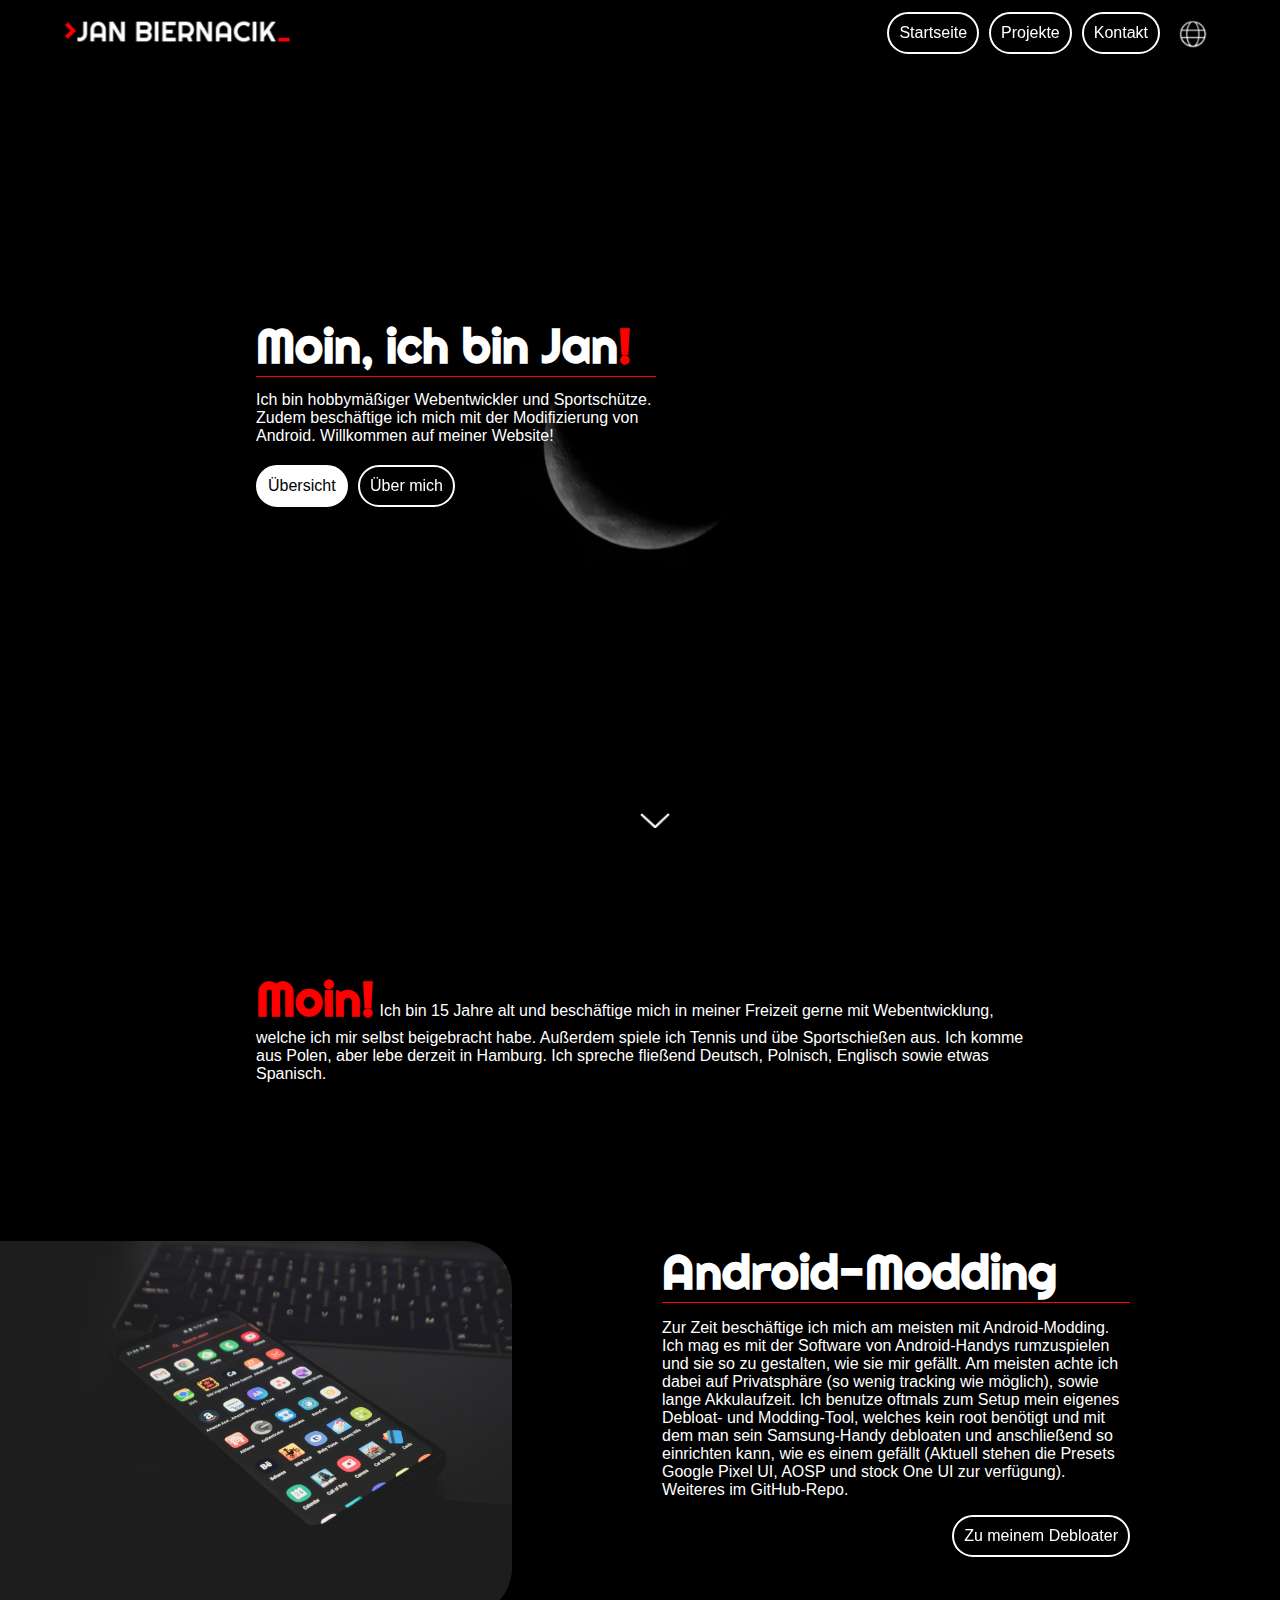
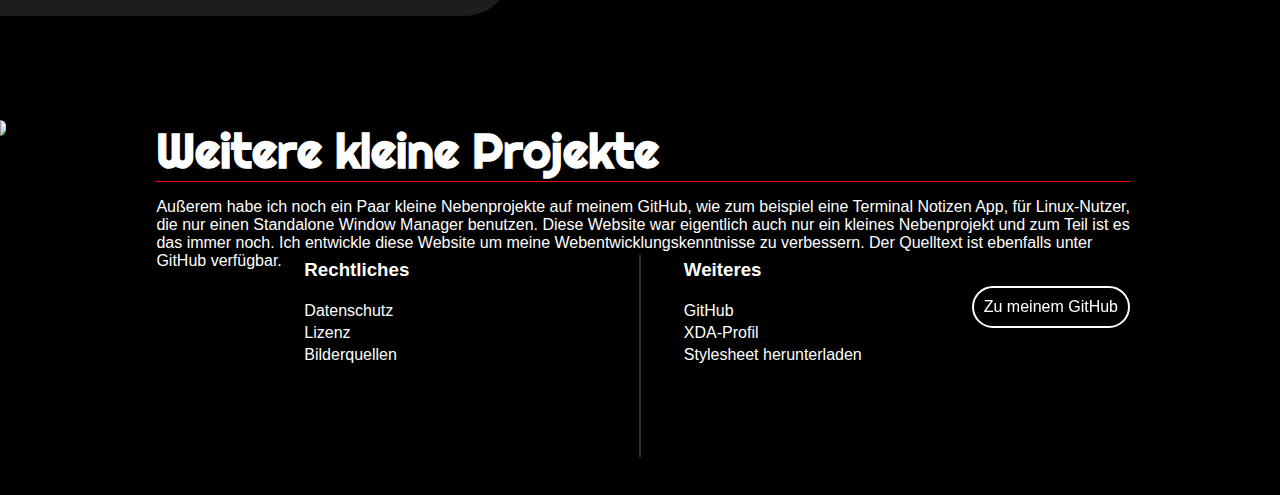
==== commit 43eee83a: "Add files via upload" ====
--- a/de/index.html
+++ b/de/index.html
@@ -1,82 +1,108 @@
-<!DOCTYPE html>
-<html>
-    <head>
-        <title>Jan Biernacik - Startseite</title>
-        <link rel="stylesheet" href="../stylesheet.css">
-        <meta name="viewport" content="width=device-width" ,="" initial-scale="1.0">
-        <meta name="theme-color" content="#191b24" >
-        <script src="../jquery.js"></script>
-        <script src="../main.js"></script>
-    </head>
-    <body onload="onload()">
-        <header>
-            <div id="menu" class="menu">
-                <div id="menu_content" class="menu_content">
-                    <a href="../de/">Startseite</a>
-                    <hr>
-                    <a href="projekte">Projekte</a>
-                    <hr>
-                    <a href="kontakt">Kontakt</a>
-                    <img alt="close_icon" src="../media/close_icon.png" class="menu_content_close_button" onclick="menu()">
-                </div>
-            </div>
-            <div class="navbar navbar_desktop">
-                <img class="navbar_logo" alt="logo" src="../media/jan_biernacik.png">
-                <div class="navbar_links_box">
-                    <a href="../de/"><div class="navbar_links navbar_links_current">
-                        Startseite
-                    </div></a>
-                    <a href="projekte"><div class="navbar_links">
-                        Projekte
-                    </div></a>
-                    <a href="kontakt"><div class="navbar_links">
-                        Kontakt
-                    </div></a>
-                </div>
-                <img onclick="window.location.href = 'https://www.github.com/JBNCK'" class="navbar_icon" alt="github_logo" src="../media/github_logo.png">
-            </div>
-            <div class="navbar navbar_mobile">
-                <img class="navbar_logo" alt="logo" src="../media/jan_biernacik.png">
-                <img src="../media/menu_icon.png" alt="Menu icon" onclick="menu()" class="navbar_icon navbar_icon_mobile_menu">
-                <img onclick="window.location.href = 'https://www.github.com/JBNCK'" class="navbar_icon navbar_icon_mobile_github" alt="github_logo" src="../media/github_logo.png">
-            </div>
-        </header>
-        <main>
-            <div class="banner_box">
-                <img alt="banner" src="../media/banner_darkened.jpg" class="banner">
-                <div class="banner_text">
-                    <a class="banner_text_header">Jan Biernacik</a>
-                    <a class="banner_text_subheader">Self-tought frontent web developer, linux enthusiast, android modder</a>
-                    
-                </div>
-                <img alt="arrow down" src="../media/arrow_down_icon.png" class="banner_icon_arrow_down">
-            </div>
-            <div class="main_box">
-            </div>
-            <div class="main_stripe">
-                <h1>Ein wenig über mich</h1>
-                <p>Ich heiße Jan, bin 15 Jahre alt und lebe in Hamburg. Ich komme aus Polen und spreche desshalb 3 Sprachen fließend: Deutsch, Englisch und Polnisch. Zudem spreche ich etwas Spanisch, sowie minimal Russisch. Programmiersprachentechnisch kenne ich nur etwas Python, da ich mich vor allem auf die Webentwicklung, sowie auf Android-Modding spezialisiere, welche ich mir selber beibringe. Für Technik interessier ich mich schon seit Jahren, aber so richtig mit der Webentwicklung beschäfitge ich mich seit ungefähr 2 Jahren. Vor allem hilft mir diese Website dabei, meine Kenntnisse im Bereich Webentwicklung zu verbessern.</p>
-            </div>
-            <div class="main_box">
-                <h1>Projekte</h1>
-                <div class="image_grid">
-                    <div class="column">
-                        <img alt="CLINOTE" src="../media/clinote_demo.png" width="100%">
-                    </div>
-                    <div class="column">
-                        <img alt="Android" src="../media/android-wide.jpg" width="100%">
-                    </div>
-                    <div class="column">
-                        <img alt="UGLYFETCH" src="../media/uglyfetch_demo.jpg" width="100%">
-                    </div>
-                    <div class="column">
-                        <img alt="MORE" src="../media/weitere.png" width="100%">
-                    </div>
-                </div>
-            </div>
-        </main>
-        <footer>
-
-        </footer>
-    </body>
-</html>+<!DOCTYPE html>
+<html>
+    <head>
+        <link rel="stylesheet" href="../styles.css">
+        <meta name="viewport" content="width=device-width" ,="" initial-scale="1.0">
+        <title>Jan Biernacik - Startseite</title>
+        <script src="../jquery-3.6.0.min.js"></script>
+        <script src="../main.js"></script>
+    </head>
+    <body onload="onload()">
+        <header>
+            <div id="mobile-menu-id" class="mobile-menu">
+                <div id="menu-content-id" class="menu-content">
+                    <a href="../de/">Startseite</a><hr>
+                    <a href="projekte">Projekte</a><hr>
+                    <a href="kontakt">Über mich</a>
+                </div>
+            </div>
+            <div class="navbar-desktop">
+                <img height="45px" class="navbar-title" src="../media/jan_biernacik.png">
+                <div class="navbar-item navbar-item-lang navbar-item-right">
+                    <span><img height="26px" src="../media/lang_icon.png"></span>
+                    <div id="dropdown_lang" class="dropdown-content-lang">
+                        <a href="#">German</a><br><br>
+                        <a href="../en/">English</a>
+                    </div>
+                </div>
+                <a class="navbar-item" href="kontakt">Kontakt</a>
+                <a class="navbar-item" href="projekte">Projekte</a>
+                <a class="navbar-item" href="../de/">Startseite</a>
+            </div>
+            <div class="navbar-mobile" id="navbar-mobile-id">
+                <img height="45px" class="navbar-title" src="../media/jan_biernacik.png">
+                <div class="navbar-item navbar-item-lang navbar-item-right">
+                    <span><img height="26px" src="../media/lang_icon.png"></span>
+                    <div id="dropdown_lang" class="dropdown-content-lang">
+                        <a href="#">German</a><br><br>
+                        <a href="../en/">English</a>
+                    </div>
+                </div>
+                <img class="navbar-item-menu" onclick="menu()" height="20px" src="../media/menu_icon.png">
+            </div>
+        </header>
+        <main>
+            <div class="banner-box">
+                <img width="100%" class="banner" src="../media/sample_pic.jpg">
+                <div class="banner-text">
+                    <h1 class="h1-color-change">Moin, ich bin Jan<h1 class="h1-color-change" style="color: #ff0000;">!</h1></h1>
+                    <hr>
+                    <p>Ich bin hobbymäßiger Webentwickler und Sportschütze. Zudem beschäftige ich mich mit der Modifizierung von Android. Willkommen auf meiner Website!</p>
+                    <a onclick="document.getElementById('projekte_uebersicht').scrollIntoView({behavior: 'smooth'})" class="banner-button">Übersicht</a>
+                    <a onclick="document.getElementById('ich_uebersicht').scrollIntoView({behavior: 'smooth'})" class="banner-button-transparent">Über mich</a>
+                </div>
+                
+                <!--<img class="banner-photo" src="../media/profile_sample.png">-->
+            </div>
+            <center><img onclick="document.getElementById('ich_uebersicht').scrollIntoView({behavior: 'smooth'})" src="../media/arrow_down_icon.png" class="banner-arrow-down" width="30px"></center>
+            <br id="ich_uebersicht">
+            <br>
+            <br>
+            <div class="paragraph-div">
+                <h4 class="paragraph"><h1 class="inline-h1">Moin!</h1> Ich bin 15 Jahre alt und beschäftige mich in meiner Freizeit gerne mit Webentwicklung, welche ich mir selbst beigebracht habe. Außerdem spiele ich Tennis und übe Sportschießen aus. Ich komme aus Polen, aber lebe derzeit in Hamburg. Ich spreche fließend Deutsch, Polnisch, Englisch sowie etwas Spanisch.</h4>
+            </div>
+            <br id="projekte_uebersicht">
+            <br>
+            <br>
+            <br>
+            <br>
+            <br>
+            <div class="image-and-text-showcase-left">
+                <img src="../media/android-wide.jpg" style="display: inline-block;" width="40%">
+                <div class="image-and-text-showcase-left-div">
+                    <h1 style="display: inline-block;">Android-Modding</h1>
+                    <hr>
+                    <p>Zur Zeit beschäftige ich mich am meisten mit Android-Modding. Ich mag es mit der Software von Android-Handys rumzuspielen und sie so zu gestalten, wie sie mir gefällt. Am meisten achte ich dabei auf Privatsphäre (so wenig tracking wie möglich), sowie lange Akkulaufzeit. Ich benutze oftmals zum Setup mein eigenes Debloat- und Modding-Tool, welches kein root benötigt und mit dem man sein Samsung-Handy debloaten und anschließend so einrichten kann, wie es einem gefällt (Aktuell stehen die Presets Google Pixel UI, AOSP und stock One UI zur verfügung). Weiteres im GitHub-Repo. </p>
+                    <a href="https://github.com/JBNCK/One-UI-Experience_dev" class="button">Zu meinem Debloater</a>
+                </div>
+            </div>
+            <div class="image-and-text-showcase-left">
+                <img src="../media/programming.jpg" style="display: inline-block;" width="40%">
+                <div class="image-and-text-showcase-left-div">
+                    <h1 style="display: inline-block;">Weitere kleine Projekte</h1>
+                    <hr>
+                    <p>Außerem habe ich noch ein Paar kleine Nebenprojekte auf meinem GitHub, wie zum beispiel eine Terminal Notizen App, für Linux-Nutzer, die nur einen Standalone Window Manager benutzen. Diese Website war eigentlich auch nur ein kleines Nebenprojekt und zum Teil ist es das immer noch. Ich entwickle diese Website um meine Webentwicklungskenntnisse zu verbessern. Der Quelltext ist ebenfalls unter GitHub verfügbar.</p>
+                    <a class="button" href="https://github.com/JBNCK">Zu meinem GitHub</a>
+                </div>
+            </div>
+            <br>
+            <br>
+            <br>
+        </main>
+        <footer><center>
+            <div class="side-by-side-div">
+                <h3>Rechtliches</h3>
+                <li><a href="../privacy">Datenschutz</a></li>
+                <li><a href="https://www.gnu.org/licenses/gpl-3.0.en.html">Lizenz</a></li>
+                <li><a href="../sources">Bilderquellen</a></li>
+            </div>
+            <div class="vertical-line"></div>
+            <div class="side-by-side-div">
+                <h3>Weiteres</h3>
+                <li><a href="https://github.com/JBNCK">GitHub</a></li>
+                <li><a href="https://forum.xda-developers.com/m/janboygamer23.10369939/">XDA-Profil</a></li>
+                <li><a download href="../styles.css">Stylesheet herunterladen</a></li>
+            </div>
+        </center></footer>
+    </body>
+</html>
--- a/styles.css
+++ b/styles.css
@@ -0,0 +1,540 @@
+@import url('https://fonts.googleapis.com/css2?family=Righteous&display=swap');
+:root {
+    --text-color: white;
+    --bg-color: #000000;
+    --bg-color-grey: #000000;
+    --link-color: #0481ff;
+    --lang-dropdown-pos: 2%;
+    --text-margin-mobile: 16px;
+}
+
+html {
+    background-color: #000000;
+}
+h1 {
+    font-family: Righteous;
+    color: #ff0000;
+    font-size: 48px;
+    padding: 0;
+    margin: 0;
+    margin-top: 10px;
+}
+html {
+    color: var(--text-color);
+    font-family: Arial, Helvetica, sans-serif;
+}
+body {
+    margin: 0;
+}
+main {
+    margin: 0;
+    background-color: var(--bg-color);
+
+}
+a {
+    text-decoration: none;
+    color: white;
+}
+footer {
+    background-color: #000000;
+    color: white;
+    margin: 0;
+    padding-top: 14px;
+    padding-bottom: 34px;
+    padding-left: 20%;
+    padding-right: 20%;
+}
+footer a {
+    color: white;
+}
+main h1 {
+    padding-left: 20%;
+    padding-right: 20%;
+}
+main h2 {
+    padding-left: 20%;
+    padding-right: 20%;
+}
+main h3 {
+    padding-left: 20%;
+    padding-right: 20%;
+}
+main h4 {
+    padding-left: 20%;
+    padding-right: 20%;
+}
+main p {
+    padding-left: 20%;
+    padding-right: 20%;
+}
+
+
+.button {
+    position: relative;
+    display: inline;
+    float: right;
+    padding: 10px;
+    border: white 2px solid;
+    border-radius: 24px;
+    transition: all .2s;
+    backdrop-filter: blur(8px);
+    cursor: pointer;
+}
+.button:hover {
+    background-color: white;
+    color: black;
+}
+.paragraph-div {
+    margin-left: 20%;
+    margin-right: 20%;
+}
+.main_paragraph-div {
+    margin-left: 0;
+    margin-right: 0;
+}
+.paragraph {
+    font-weight: lighter;
+    display: inline-block;
+    padding: 0;
+    margin: 0;
+    white-space: nowrap;
+}
+.paragraph_hr {
+    margin-left: 20%;
+    margin-right: 20%;
+    background-color: #151515;
+    border: solid .2px #151515;
+}
+.main_paragraph {
+    font-weight: lighter;
+}
+.inline-h1 {
+    display: inline-block;
+    margin-left: 0;
+    margin-right: 0;
+    padding: 0;
+    white-space: nowrap;
+}
+.navbar-mobile {
+    position: fixed;
+    top: 0;
+    width: 100%;
+    transition: all 0.4s;
+    color: white;
+    display: none;
+    align-items: flex-end;
+    z-index: 2;
+}
+.navbar-desktop {
+    position: fixed;
+    top: 0;
+    width: 100%;
+    transition: all 0.4s;
+    color: white;
+    display: inline-block;
+    align-items: flex-end;
+    z-index: 2;
+}
+.navbar-desktop a {
+    color: white;
+}
+.navbar-title {
+    font-family: Secular One;
+    margin-left: 5%;
+    display: inline-block;
+    padding: 0;
+    margin-top: 9px;
+    margin-bottom: 7.5px;
+}
+.navbar-item {
+    position: relative;
+    display: inline;
+    float: right;
+    margin-top: 12px;
+    padding: 10px;
+    border: white 2px solid;
+    border-radius: 24px;
+    margin-left: 10px;
+    transition: all .2s;
+    backdrop-filter: blur(8px);
+}
+.navbar-item-menu {
+    position: relative;
+    display: inline;
+    float: right;
+    margin-top: 10px;
+    padding: 14px;
+    margin-left: 10px;
+    transition: all .2s;
+}
+.navbar-item:hover {
+    color: black;
+    background-color: white;
+}
+.navbar-item-right {
+    margin-right: 5%;
+}
+.navbar-item-lang {
+    border: 0px solid;
+    margin-top: 11px;
+    border-radius: 0px;
+}
+.dropdown-content-lang {
+    position: absolute;
+    display: none;
+    z-index: 1;
+    background: white;
+    border: 2px solid black;
+    padding: 16px;
+    margin-top: 10px;
+    border-radius: 24px;
+    right: -25px;
+}
+.navbar-item-lang:hover {
+    background-color: transparent;
+}
+.dropdown-content-lang a {
+    color: black;
+    transition: all .2s;
+}
+.dropdown-content-lang a:hover {
+    color: #ff0000;
+}
+.navbar-item-lang:hover .dropdown-content-lang {
+    display: block;
+}
+.banner {
+    object-fit: cover;
+    height: 100vh;
+    padding: 0;
+    margin: 0;
+}
+.grey-box {
+    background-color: var(--bg-color-grey);
+    margin: 0;
+    padding-top: 10px;
+    padding-bottom: 10px;
+}
+.banner-text {
+    position: absolute;
+    top: 35%;
+    left: 20%;
+    text-align: left;
+    color: white;
+    padding: 0;
+    max-width: 400px;
+    vertical-align: middle;
+}
+.banner-text hr {
+    padding: 0;
+    margin: 0;
+    border: none;
+    background: #ff0000;
+    height: 1px;
+    margin-bottom: 14px;
+
+}
+.banner-text h1 {
+    padding: 0;
+    margin: 0;
+    font-size: 48px;
+    padding-bottom: 12px;
+    color: white;
+}
+.banner-text p {
+    padding: 0;
+    margin: 0;
+    margin-top: 5px;
+    word-break: normal;
+    margin-bottom: 20px;
+}
+.banner-button {
+    color: black;
+    padding: 10px;
+    border: white 2px solid;
+    border-radius: 24px;
+    background-color: white;
+    display: inline-block;
+    transition: all .2s;
+    margin-right: 6px;
+    backdrop-filter: blur(8px);
+    cursor: pointer;
+}
+.banner-button:hover {
+    color: white;
+    background: transparent;
+}
+.banner-button-transparent {
+    color: white;
+    padding: 10px;
+    border: white 2px solid;
+    border-radius: 24px;
+    display: inline-block;
+    transition: all .2s;
+    backdrop-filter: blur(8px);
+    cursor: pointer;
+}
+.banner-button-transparent:hover {
+    color: black;
+    background-color: white;
+}
+.banner-photo {
+    height: 60vh;
+    max-height: 100%;
+    border: solid 2px red;
+    border-radius: 24px;
+    position: absolute;
+    top: 20%;
+    left: 60%;
+    text-align: left;
+    color: white;
+    padding: 0;
+    max-width: 400px;
+    vertical-align: middle;
+    background-color: white;
+    object-fit: cover;
+}
+.banner-arrow-down {
+    bottom: 8vh;
+    position: absolute;
+}
+.h1-color-change {
+    display: inline;
+}
+.side-by-side-div {
+    width: 38%;
+    display: inline-block;
+    vertical-align: top;
+    padding-left: 5%;
+    padding-right: 5%;
+    text-align: left;
+}
+.vertical-line {
+    display: inline-block;
+    border: 0.2px solid #303030;
+    height: 200px;
+    margin-top: 15px;
+}
+.side-by-side-div li {
+    list-style-type: none;
+    padding: 2px;
+    padding-left: 0;
+}
+.bottom-banner {
+    background-color: #151515;
+    float: left;
+    width: 100%;
+    bottom: 0;
+    position: fixed;
+    padding-left: 5%;
+    padding-right: 5%;
+    color: white;
+}
+.bottom-banner p {
+    margin-right: 36px;
+}
+.bottom-banner button {
+    margin-bottom: 20px;
+}
+.mobile-menu {
+    background-color: #121212;
+    /*padding: 10px;
+    padding-top: 80px;*/
+    position: fixed;
+    top: 0;
+    width: 100%;
+    /*height: 200px;*/
+    height: 0;
+    color: white;
+    z-index: 1;
+    transition: all .5s;
+    border-radius: 0px 0px 24px 24px;
+}
+.menu-content {
+    visibility: hidden;
+    margin: 0;
+    /*opacity: 0;*/
+    z-index: 2;
+    position: fixed;
+    top: 100px;
+    width: 100%;
+    transition: all 0.5s;
+}
+.mobile-menu hr {
+    border: none;
+    background: #242424;
+    height: 1px;
+    width: 98%;
+}
+.mobile-menu a {
+    margin-left: 5%;
+    padding: 24px;
+    font-size: larger;
+    font-weight: bolder;
+    color: white;
+    transition: all .2s;
+}
+.mobile-menu a:hover {
+    color: #ff0000;
+}
+.carousel {
+    display: inline-block;
+    margin-left: 20%;
+    margin-right: 20%;
+    padding: 0;
+    width: 60%;
+}
+.carousel-item {
+    display: inline-block;
+    width: 32%;
+    padding: 0;
+    top: 50%;
+    transform: translateY(0%);
+}
+.carousel-item p {
+    margin: 0;
+    padding: 0;
+}
+.carousel-item img {
+    padding: 0;
+    margin: 0;
+}
+.image-and-text-showcase-left {
+    margin: 0;
+    margin-top: 50px;
+    margin-bottom: 50px;
+    display: inline-block;
+    padding: 0;
+}
+.image-and-text-showcase-left-div {
+    position: absolute;
+    display: inline-block;
+    padding: 0;
+    margin-left: 150px;
+    margin-right: 150px;
+}
+.image-and-text-showcase-left-div p{
+    padding: 0;
+}
+.image-and-text-showcase-left-div h1 {
+    padding: 0;
+    margin: 0;
+    color: white;
+}
+.image-and-text-showcase-left img {
+    border-radius: 0 48px 48px 0;
+}
+.image-and-text-showcase-left-div hr {
+    padding: 0;
+    margin: 0;
+    border: none;
+    background: #ff0000;
+    height: 1px;
+    margin-bottom: 14px;
+
+}
+
+
+
+
+
+
+@media only screen and (min-width: 701px) {
+    .mobile-menu {
+        display: none;
+    }
+    .menu-content {
+        display: none;
+    }
+}
+@media only screen and (max-width: 600px) {
+    main h1 {
+        padding-left: var(--text-margin-mobile);
+        padding-right: var(--text-margin-mobile);
+    }
+    main h2 {
+        padding-left: var(--text-margin-mobile);
+        padding-right: var(--text-margin-mobile);
+    }
+    main h3 {
+        padding-left: var(--text-margin-mobile);
+        padding-right: var(--text-margin-mobile);
+    }
+    main h4 {
+        padding-left: var(--text-margin-mobile);
+        padding-right: var(--text-margin-mobile);
+    }
+    main p {
+        padding-left: var(--text-margin-mobile);
+        padding-right: var(--text-margin-mobile);
+    }
+    .paragraph-div {
+        margin-left: var(--text-margin-mobile);
+        margin-right: var(--text-margin-mobile);
+    }
+    .vertical-line {
+        display: none;
+    }
+    .side-by-side-div {
+        display: block;
+        width: 90%;
+        padding: 0;
+    }
+    footer {
+        padding-left: var(--text-margin-mobile);
+        padding-right: var(--text-margin-mobile);
+    }
+    .paragraph_hr {
+        margin-left: var(--text-margin-mobile);
+        margin-right: var(--text-margin-mobile);
+    }
+}
+@media only screen and (max-width: 700px) {
+    .navbar-desktop {
+        display: none;
+    }
+    .navbar-mobile {
+        display: inline-block;
+    }
+    .dropdown-content-lang {
+        right: -5%;
+    }
+    .banner-text {
+        align-self: center;
+        left: 16px;
+        right: 16px;
+    }
+}
+@media only screen and (max-width: 400px) {
+    .navbar-title {
+        height: 32px;
+        margin-top: 18px;
+        margin-bottom: 14px;
+    }
+    .navbar-item-menu {
+        height: 20px;
+    }
+}
+@media only screen and (max-width: 1200px) {
+    .banner-photo {
+        display: none;
+    }
+    .image-and-text-showcase-left-div {
+        margin-left: var(--text-margin-mobile);
+        margin-right: var(--text-margin-mobile);
+        margin-top: 30px;
+    }
+}
+@media only screen and (max-width: 1000px) {
+    .image-and-text-showcase-left-div {
+        display: block;
+        position: relative;
+        margin-left: 10%;
+        margin-right: 10%;
+        margin-top: 8px;
+    }
+    .image-and-text-showcase-left img {
+        display: block;
+        width: 80%;
+    }
+}
